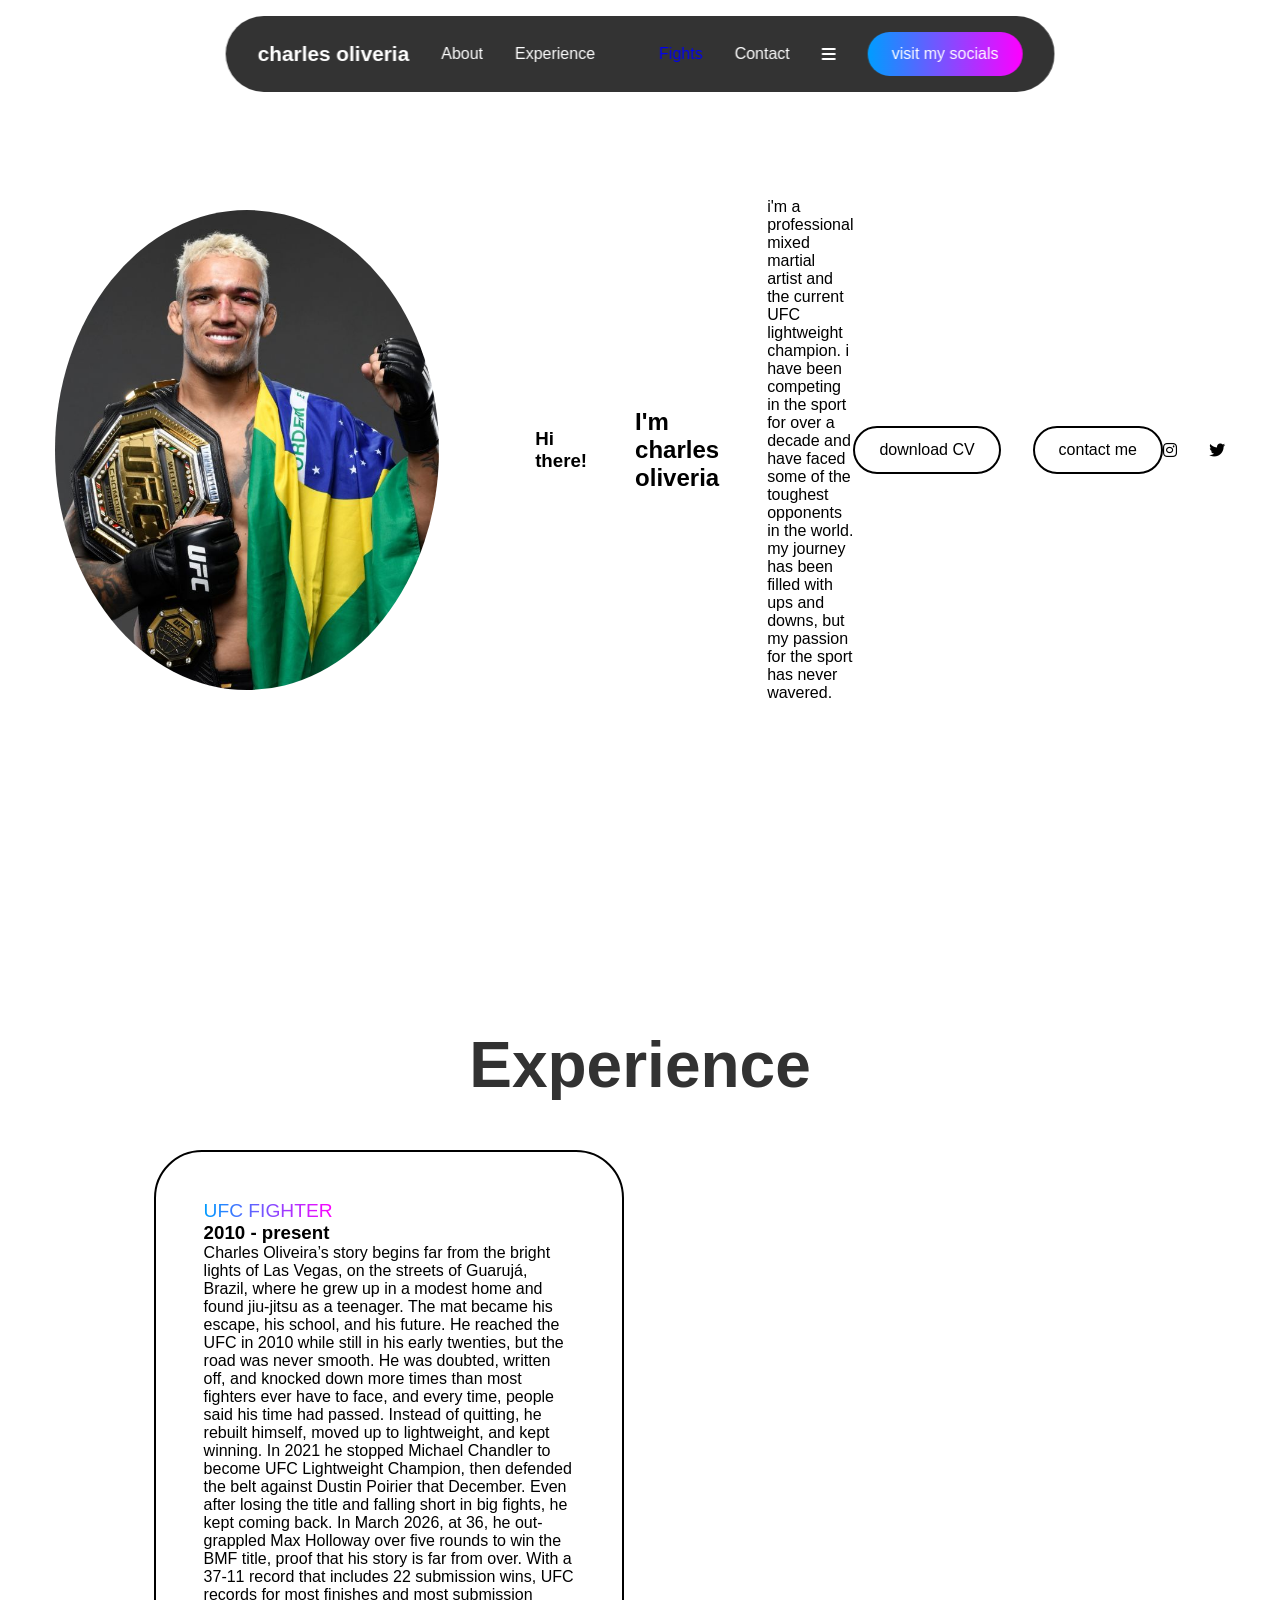
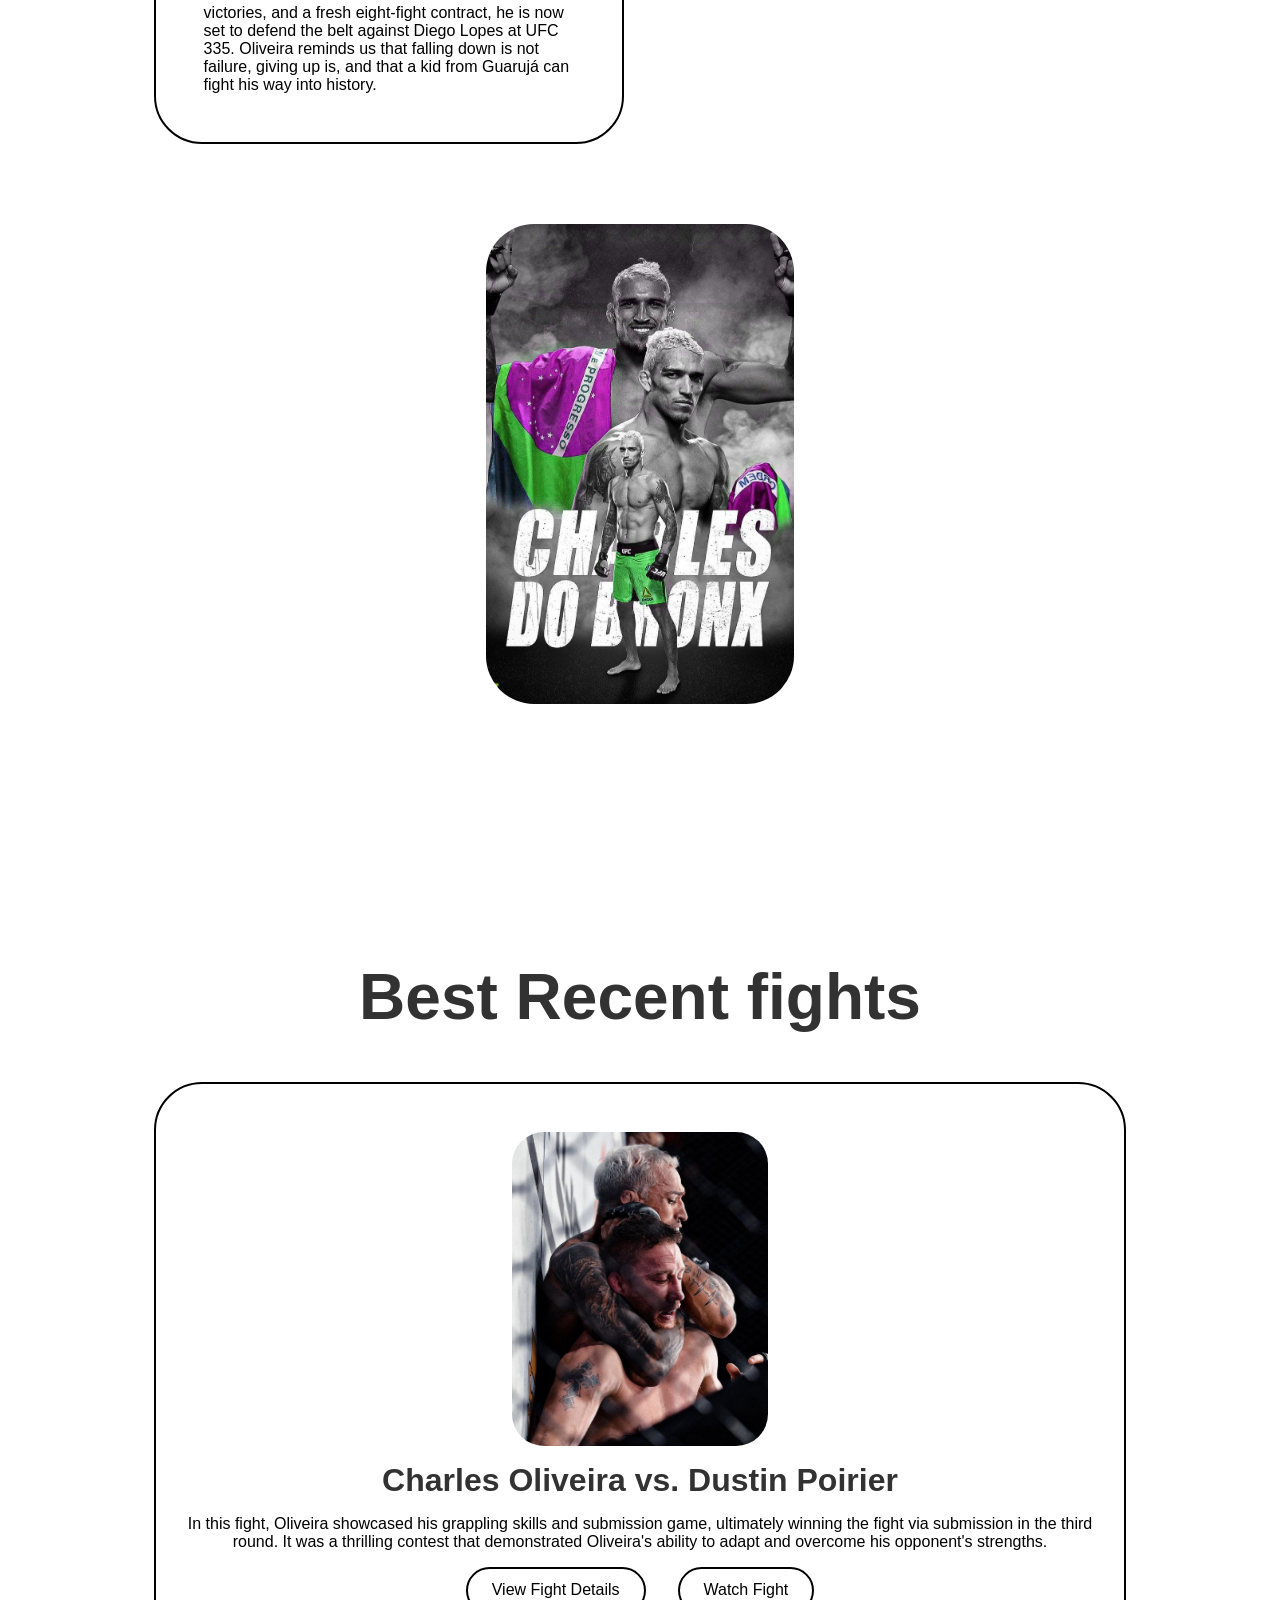
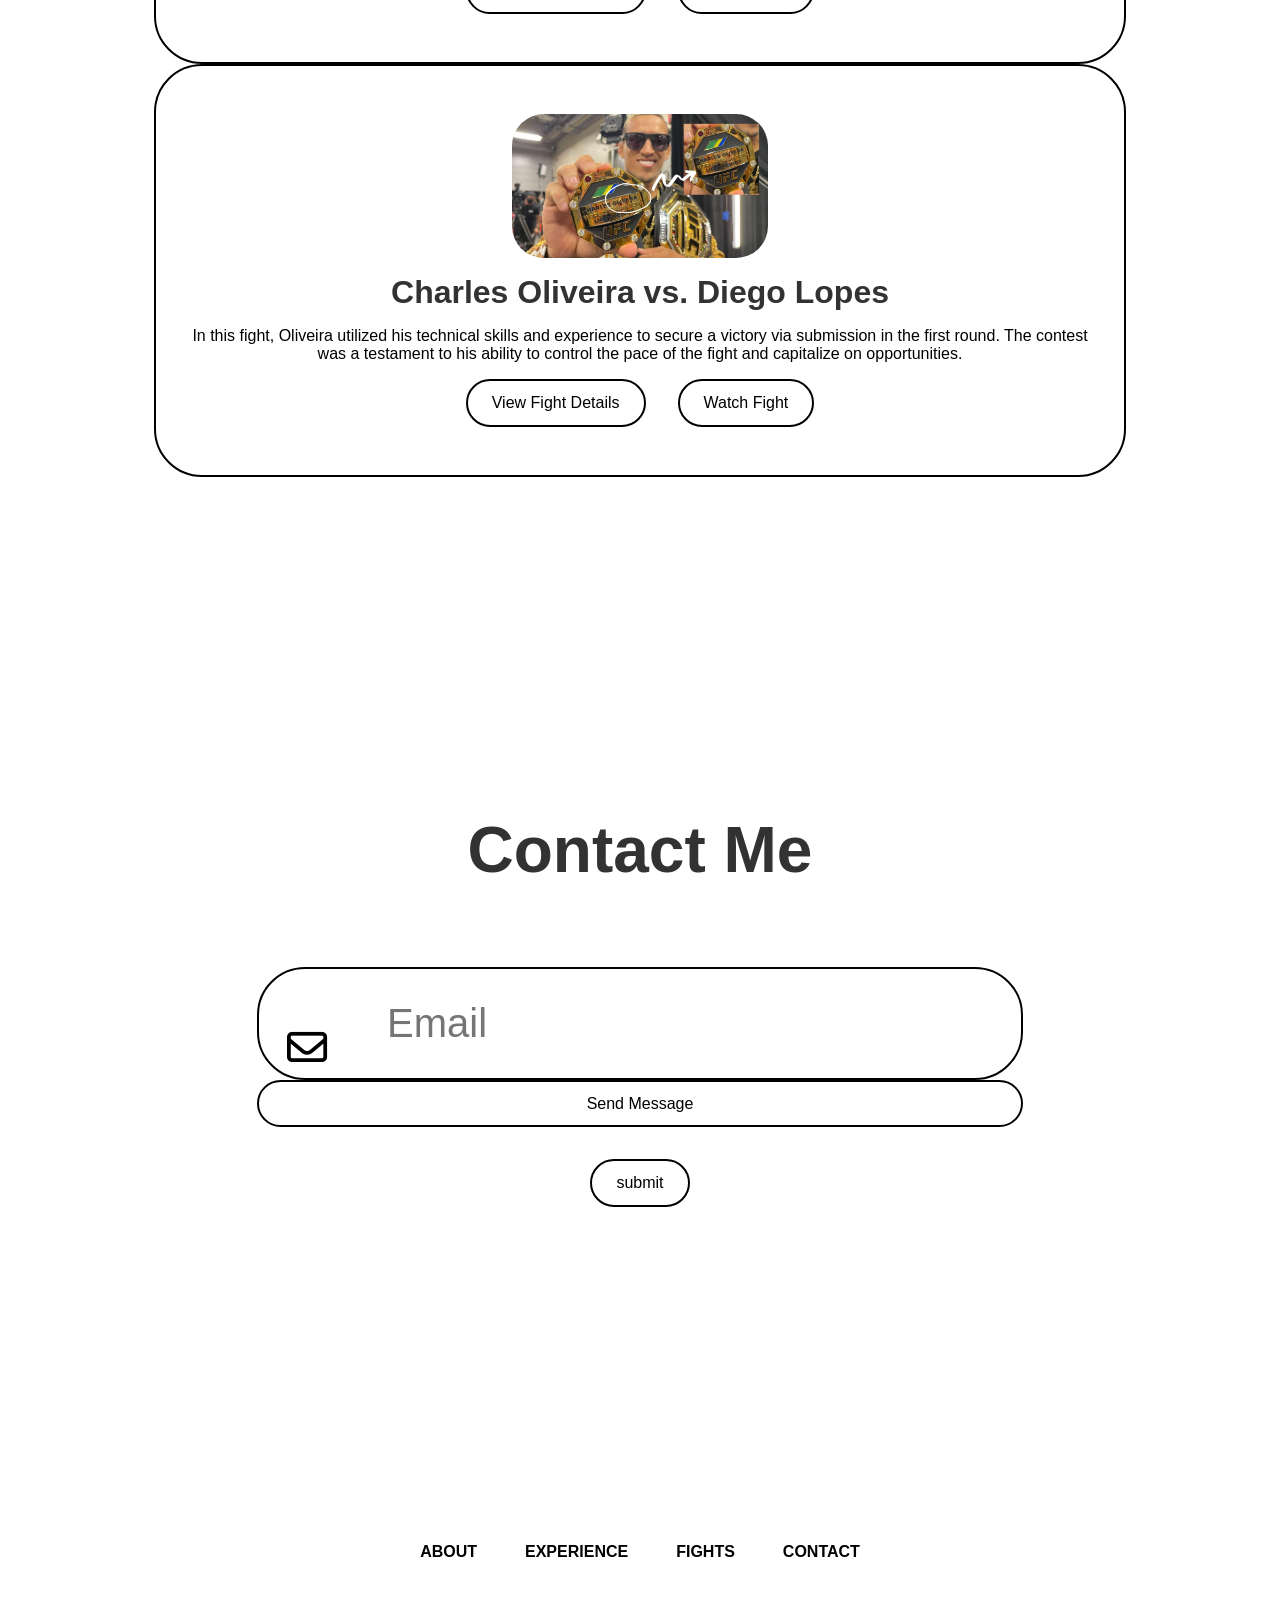
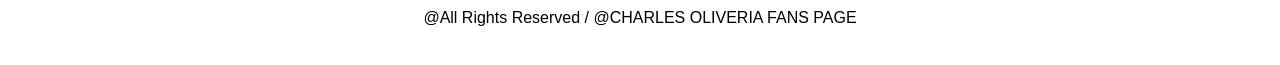
==== index.html @ fac2fd5b "Initial commit" ====
<!DOCTYPE html>
<html lang="en">
<head>
    <meta charset="UTF-8">
    <meta name="viewport" content="width=device-width, initial-scale=1.0">
    <title>portfolio website</title>
    <link rel="stylesheet" href="style.css">
    <link rel="stylesheet" href="https://cdnjs.cloudflare.com/ajax/libs/font-awesome/6.4.0/css/all.min.css">
</head>
<body>

    <header class="header">
        <a href="#" class="logo"><span>charles oliveria</span></a>

        <ul class="nav-links">
            <li>
                <a href="#about">About</a>
            </li>

            <li>
                <a href="#experience">Experience</a>
            </li>

            <li></li>
                <a href="#fights">Fights</a>
            </li>

            <li>
                <a href="#contact">Contact</a>
            </li>

        </ul>

        <i class="fa-solid fa-bars" id="menu icon"></i>

        <button class="visit-btn">visit my socials</button>
    </header>

    <section id="about" class="about">
        <div class="about-container">
            <img src="Charles-Oliveira-pfp.jpg" alt="Charles Oliveira">

            <div class="info-box">
                <div class="text"></div></div>
                    <h3>Hi there!</h3>
                    <h1>I'm charles oliveria</h1>
                    <span>i'm a professional mixed martial artist and the current UFC lightweight champion. i have been competing in the sport for over a decade and have faced some of the toughest opponents in the world. my journey has been filled with ups and downs, but my passion for the sport has never wavered.</span>
                </div>

                <div class="btn-group">
                    <div class="btn">download CV</div>
                    <div class="btn">contact me</div>
                </div>
                <div class="socials">
                    <i class="fa-brands fa-instagram"></i>
                    <i class="fa-brands fa-twitter"></i>
                </div>
            </div>
        </div>
            
    </section>

    <section id="experience" class="experience">
        
        <h2 class="section-title">Experience</h2>

        <div class="experience-info">
            
            <div class="grid">
                <div class="grid-card">
                    
                    <span>UFC FIGHTER</span>
                    <h3>2010 - present</h3>
                    <p>Charles Oliveira’s story begins far from the bright lights of Las Vegas, on the streets of Guarujá, Brazil, where he grew up in a modest home and found jiu-jitsu as a teenager. The mat became his escape, his school, and his future. He reached the UFC in 2010 while still in his early twenties, but the road was never smooth. He was doubted, written off, and knocked down more times than most fighters ever have to face, and every time, people said his time had passed. Instead of quitting, he rebuilt himself, moved up to lightweight, and kept winning. In 2021 he stopped Michael Chandler to become UFC Lightweight Champion, then defended the belt against Dustin Poirier that December. Even after losing the title and falling short in big fights, he kept coming back. In March 2026, at 36, he out-grappled Max Holloway over five rounds to win the BMF title, proof that his story is far from over. With a 37-11 record that includes 22 submission wins, UFC records for most finishes and most submission victories, and a fresh eight-fight contract, he is now set to defend the belt against Diego Lopes at UFC 335. Oliveira reminds us that falling down is not failure, giving up is, and that a kid from Guarujá can fight his way into history.</p>
                </div>

            </div>

            <img src="8639060.jpg" alt="Charles Oliveira fight">
        </div>
    </section>

        <section id="projects" class="projects">


            <h2 class="section-title"> Best Recent fights</h2>

            <div class="projects-grid">
              <div class="project-card">

                <img src="8639170.jpg" alt="Charles Oliveira fight 1">
                <h3>Charles Oliveira vs. Dustin Poirier</h3>
                <p>In this fight, Oliveira showcased his grappling skills and submission game, ultimately winning the fight via submission in the third round. It was a thrilling contest that demonstrated Oliveira's ability to adapt and overcome his opponent's strengths.</p>
                <div class="btn-group">
                    <div class="btn">View Fight Details</div>
                    <div class="btn">Watch Fight</div>
                </div>
              </div>
                </div>

              <div class="project-card">
                <img src="8639233.jpg" alt="Charles Oliveira fight 3">
                <h3>Charles Oliveira vs. Diego Lopes</h3>
                <p>In this fight, Oliveira utilized his technical skills and experience to secure a victory via submission in the first round. The contest was a testament to his ability to control the pace of the fight and capitalize on opportunities.</p>
                <div class="btn-group">
                    <div class="btn">View Fight Details</div>
                    <div class="btn">Watch Fight</div>
                </div>
              </div>
            </div>
        </section>

    <section id="contact" class="contact">
        <div class="input-box">
            <h2 class="section-title">Contact Me</h2>

            <div class="input">
                <input type="email" placeholder="Email">
                <i class="fa-regular fa-envelope"></i>
                <div class="btn">Send Message</div>
            </div>

            <div class="btn">submit</div>
        </div>
    </section>


    <footer>


        <ul>

            <li>

                <a href="#about">ABOUT</a>
            </li>

            <li>
                <a href="#experience">EXPERIENCE</a>
            </li>
            <li>
                <a href="#fights">FIGHTS</a>
            </li>
            <li>
                <a href="#contact">CONTACT</a>
            </li>
        </ul>




        <p class="copyright">@All Rights Reserved / @CHARLES OLIVERIA FANS PAGE</p>
    </footer>

    <script src="script.js"></script>
    
</body>
</html>
---- style.css ----
*{
    margin: 0;
    padding: 0;
    box-sizing: border-box;
    font-family: sans-serif;
    text-decoration: none;
    scroll-behavior: smooth;
    list-style: none;
}

header{
    position: fixed;
    top: 1rem;
    left: 50%;
    transform: translateX(-50%);
    display: flex;
    align-items: center;
    justify-content: center;
    gap: 5rem;
    background-color: rgba(0, 0, 0, 0.8);
    backdrop-filter: blur(8px);
    color: white;
    padding: 0.5rem 1.5rem;
    border-radius: 3rem;
    z-index: 1000;
}
.logo{
    color: white;
    font-size: 1.3rem;
    font-weight: 600;
    text-wrap: nowrap;
    transition: 0.3s ease-in-out;
}
.logo:hover{
    transform: scale(1.1);
}
.nav-links{
    display: flex;
    gap: 2rem;
}
li a{
    position: relative;
    color: white;
    font-weight: 300;

}
li a::before{
    position: absolute;
    content: '';
    width: 0;
    left: 0;
    height: 5px;
    top: 25px;
    border-radius: 1rem;
    transition: 0.3s ease-in-out;
    background: linear-gradient(to right,rgb(0, 157, 255),rgb(255, 0, 255));

}
li a:hover::before{
    width: 100%;

}
.visit-btn{
    padding: 0.8rem 1.5rem;
    background: linear-gradient(to right,rgb(0, 157, 255),rgb(255, 0, 255));
    border-radius: 3rem;
    border: none;
    color: white;
    font-weight: 500;
    font-size: 1rem;
    color: white;
    cursor: pointer;
    text-wrap: nowrap;
    transition: 0.3s ease-in-out;
}
.visit-btn:hover{
    transform: scale(1.03);
    background: linear-gradient(to right,rgb(255, 0, 255),rgb(0, 157, 255));
}
#menu-icon{
    font-size: 2rem;
    display: none;
}

section{
    min-height: 100vh;
    padding: 8rem 12%;
    width: 100%;
    position: relative;

}

.about{
    display: flex;
    align-items: center;
    justify-content: center;
}
.about .about-container{
    display: flex;
    align-items: center;
    justify-content: center;
    gap: 10rem;   
}
.about img{
    width: 30vw;
    height: 30rem;
    border-radius: 50%;
    object-fit: cover;
}
.info-box{
    display: flex;
    flex-direction: column;
    text-align: center;
    align-items: center;
    justify-content: center;
    gap: 1.5rem;
}

.info-box h3{
    font-size: 2rem;
    font-weight: 600;
    opacity: 0.8;
}

.info-box h1{
    font-size: 4rem;
    font-weight: 600;
    opacity: 0.8;
}

.info-box span{
  background: linear-gradient(to right,rgb(255, 0, 255),rgb(0, 157, 255));
  background-clip: text;
  color: transparent;
  font-size: 2rem;
}

.btn-group{
    display: flex;
    align-items: center;
    justify-content: center;
    gap: 2rem;
}

.btn{
    padding: 0.8rem 1.5rem;
    border-radius: 3rem;
    border: 2px solid black;
    font-weight: 500;
    font-size: 1rem;
    cursor: pointer;
    text-wrap: nowrap;
    transition: 0.3s ease-in-out;
}


.btn:hover{
    transform: scale(1.03);
    background-color:  black;
    color: white;
}

.socials{
    display: flex;
    align-items: center;
    justify-content: center;
    gap: 2rem;
}

socials i{
    font-size: 1.5rem;
    cursor: pointer;
    transition: 0.3s ease-in-out;
}

socials i:hover{
    transform: scale(1.2);
    color: rgb(0, 157, 255);
}

.section-title{
    text-align: center;
    font-size: 4rem;
    font-weight: 600;
    opacity: 0.8;
    margin-bottom: 3rem;
}

.experience-info{
    display: flex;
    align-items: center;
    justify-content: center;
    gap: 5rem;
}

.experience img{
    width: 24vw;
    height: 30rem;
    border-radius: 3rem;
    object-fit: cover;
}

.grid{
    display: grid;
    grid-template-columns: repeat(2,1fr);
    gap: 2rem;
    place-items: center;
}

.grid-card{
    border :2px solid black;
    border-radius: 3rem;
    padding: 3rem;
    display: flex;
    flex-direction: column;
    align-items: baseline;
    justify-content: left;
    cursor: pointer;
    transition: 0.3s ease-in-out;
}

.grid-card:hover{
    transform: scale(1.03);
    background-color: black;
    color: white;
}

.grid-card i{
    font-size: 2rem;
    margin-bottom: 1rem;
}

.grid-card span{
    font-size: 1.2rem;
    font-weight: 500;
    background: linear-gradient(to right, #009dff, #ff00ff);
    background-clip: text;
    color: transparent;
}

::-webkit-scrollbar{
    width: 20px;
}

::-webkit-scrollbar-track{
    background-color: rgb(219,219,219);

}

scrollbar-thumb{
    background: linear-gradient(to bottom, #009dff, #ff00ff);
}

experience-card{
    margin-left: auto;
    margin-right: auto;

    display: flex;
    margin-inline:auto;
}

.experience-section{
    display: grid;
    place-items: center;
}

.ufc-fighter-card{
    max-width: 500px;
    margin: 0 auto;
}
/* Target the black card specifically */
.experience-card,          /* change to the real class name */
.ufc-fighter, 
[class*="fighter"],
.black-card {
  display: block !important;
  width: fit-content;      /* or a fixed width like 420px */
  max-width: 90%;
  margin-left: auto !important;
  margin-right: auto !important;
  float: none !important;
  position: relative !important;
  left: auto !important;
  right: auto !important;
}

.parent-of-card-and-image {
  display: flex;
  justify-content: center;   /* or flex-start if you want image to stay */
}

.black-card {
  margin: 0 auto;
  /* or */
  align-self: center;
}

.projects-grid{
    display: grid;
    grid-template-columns: repeat(auto-fit, minmax(300px, 1fr));
    gap: 2rem;
}

.project-card{
    border: 2px solid black;
    border-radius: 3rem;
    padding: 3rem 2rem;
    display: flex;
    flex-direction: column;
    align-items: center;
    justify-content: center;
    gap: 1rem;
    cursor: pointer;
    transition: 0.3s ease-in-out;
    text-align: center;
}

.project-card:hover{
    transform: translateY(-10px) scale(1.03);
    background-color: black;
    color: white;
}

.project-card img{
    width: 20vw;
    object-fit: cover;
    border-radius: 2rem;
}

.project-card :hover .btn{
    border : 2px solid white;
    color: white;
}

.project-card:hover .btn:hover{
    background-color: white;
    color: black;
    border: 2px solid white;
}

.project-card h3{
    font-size: 2rem;
    font-weight: 600;
    opacity: 0.8;
}


.input-box{
    display: flex;
    flex-direction: column;
    align-items: center;
    justify-content: center;
    text-align: center;
    gap: 2rem;
    margin-top: 5rem;

}


.input-box input{
    border-radius: 3rem;
    border: 2px solid black;
    padding: 2rem 8rem;
    font-size: 2rem;

}

.input-box input::placeholder{
    font-size: 3rem;

}


.input{
    position: relative;
}



.input i{
    position: absolute;
    font-size: 4rem;
    top: 50%;
    left: 10px;
    transform: translate(50%,-50%);
}



footer{
    bottom: 0;
    left: 0;
    height: 10rem;
    width: 100%;
    display: flex;
    flex-direction: column;
    gap: 1rem;
    align-items: center;
    justify-content: center;

}

footer ul{
    display: flex;
    align-items: center;
    gap: 3rem;
}



footer ul li a{
    color: black;
    font-weight: 600;

}



.copyright{
    font-size: 300;
    margin-top: 2rem;
}



@media(max-width:1280px){

        header{
        padding: 1rem 2rem;
        gap: 2rem;

    }

    .about .about-container{

        gap: 3rem;
    }

    .experience-info{
        flex-direction: column;

    }
    .input-box input{

        padding: 2rem,5rem;
        font-size: 2.5rem;

    }
     .input input::placeholder{
        font-size: 2.5rem;
     } .input-box i{
        font-size: 2.5rem;
     }

}

@media(max-width:768px){R

    header{
        gap: 1rem;
        padding:1rem 1rem;
    }
    header .logo{
        font-size: 1rem;
    }
    header .visit-btn{

        display: none;

    }
    .about-container{
        flex-direction: column;
    }
    .input-box input{

        padding: 1rem,2rem;
        font-size: 1.8rem;
    }

    .input-box innput::placeholder{
        font-size: 1.5rem;
    }

    .input-box i{
        display: none;
    }

    .grid{
        grid-template-columns: repeat(1,1fr);
    }
    .experience-info img{
        width: 70vw;
    }

    


}


@media(max-width:600px){
    header#menu icon{
        display: block;
    }

    .nav-links{
        position: absolute;
        top: 100%;
        margin-top: 1rem;
        width:100%;
        padding: 1rem;
        color:white;
        display: flex;
        flex-direction: column;
        text-align: center;
        background: rgba(0, 0, 0, 0.9);
        border-radius: 3rem;
        display: none;


    }

    .nav-links li{
        margin-top: 1.5rem;
        padding: 1rem;

    }
    .nav-links.active{

        display: block;

    }

    header{
        padding: 1rem 5rem;
        gap:  8rem;

    }

    header .logo{
        font-size: 1.5rem;

    }

    .about-container img{
        width: 80vw;
    }

    .input-box input{
        padding: 0 5rem 3rem;
        width: 80%; 
        font-size: 1.5rem;


    }

    .input-box input::placeholder{
        font-size:1.5rem;
    }

    footer ul{
        gap:1rem;
    }


}
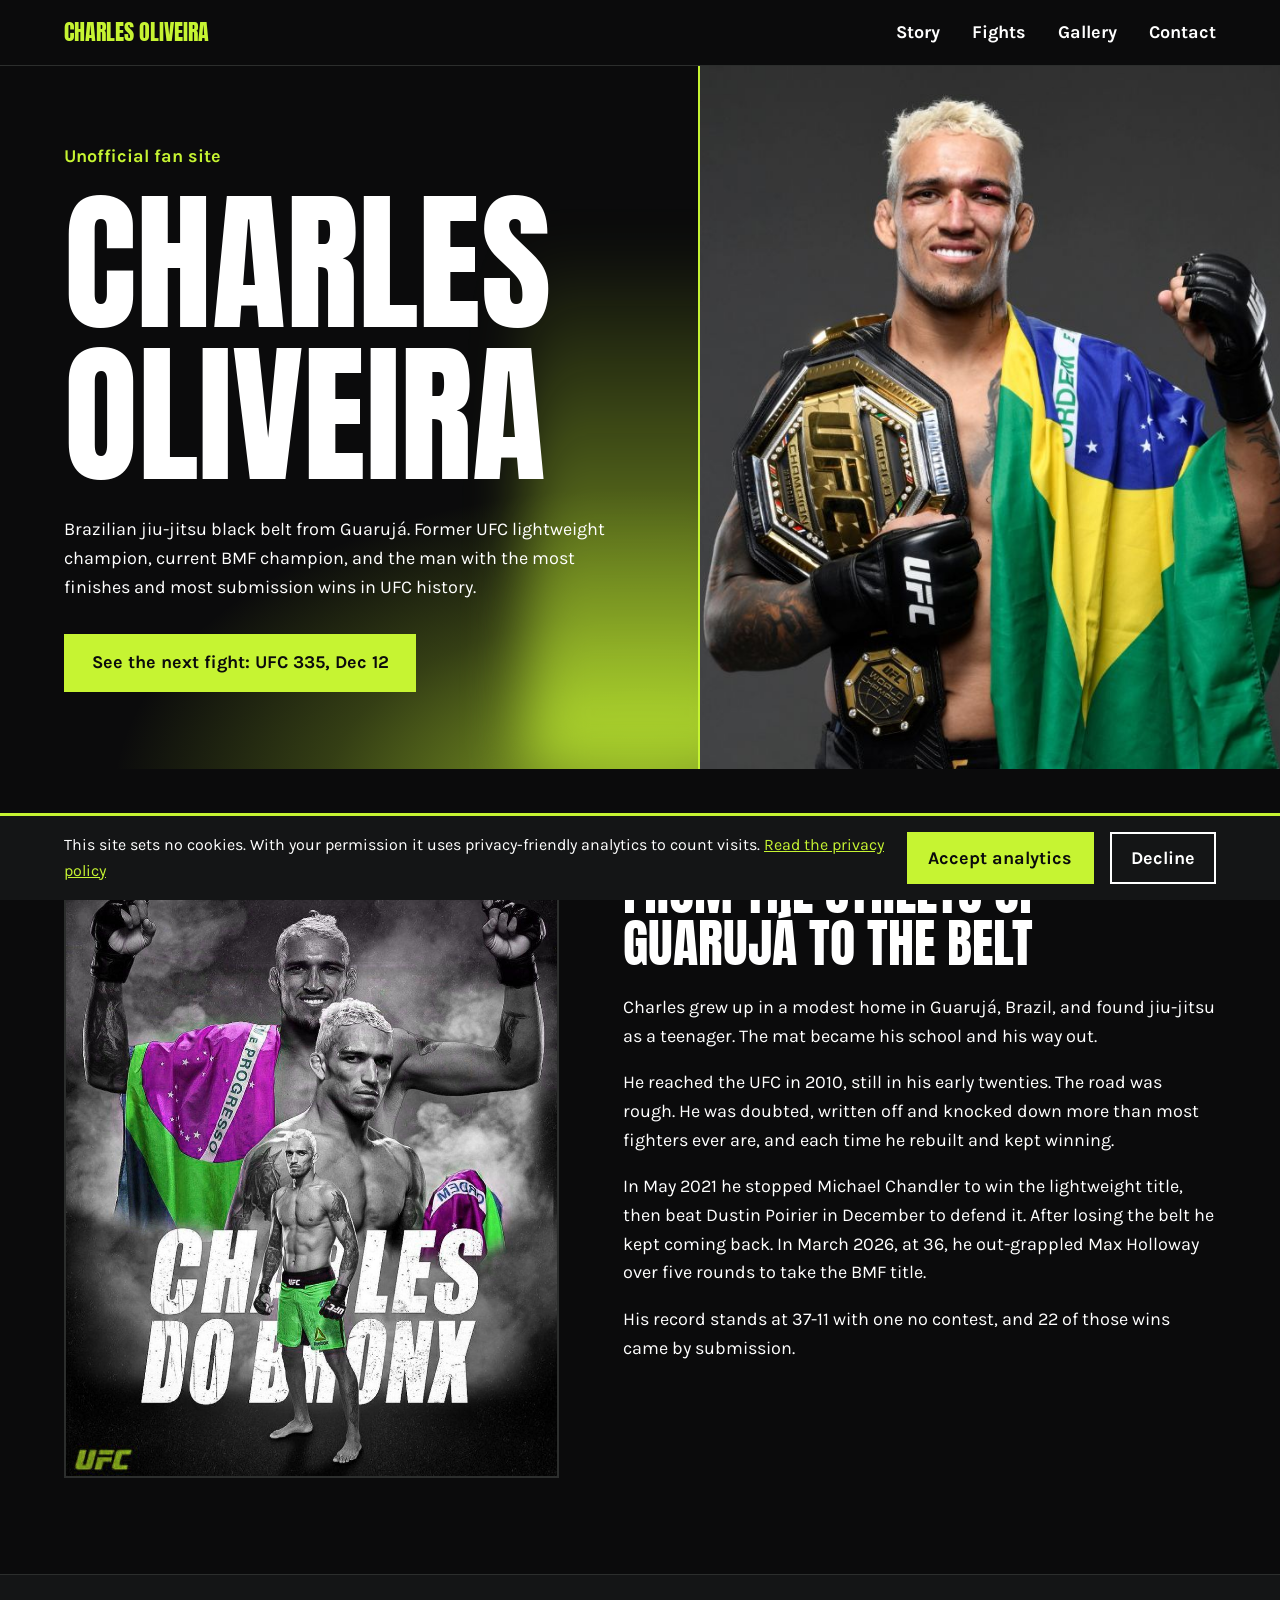
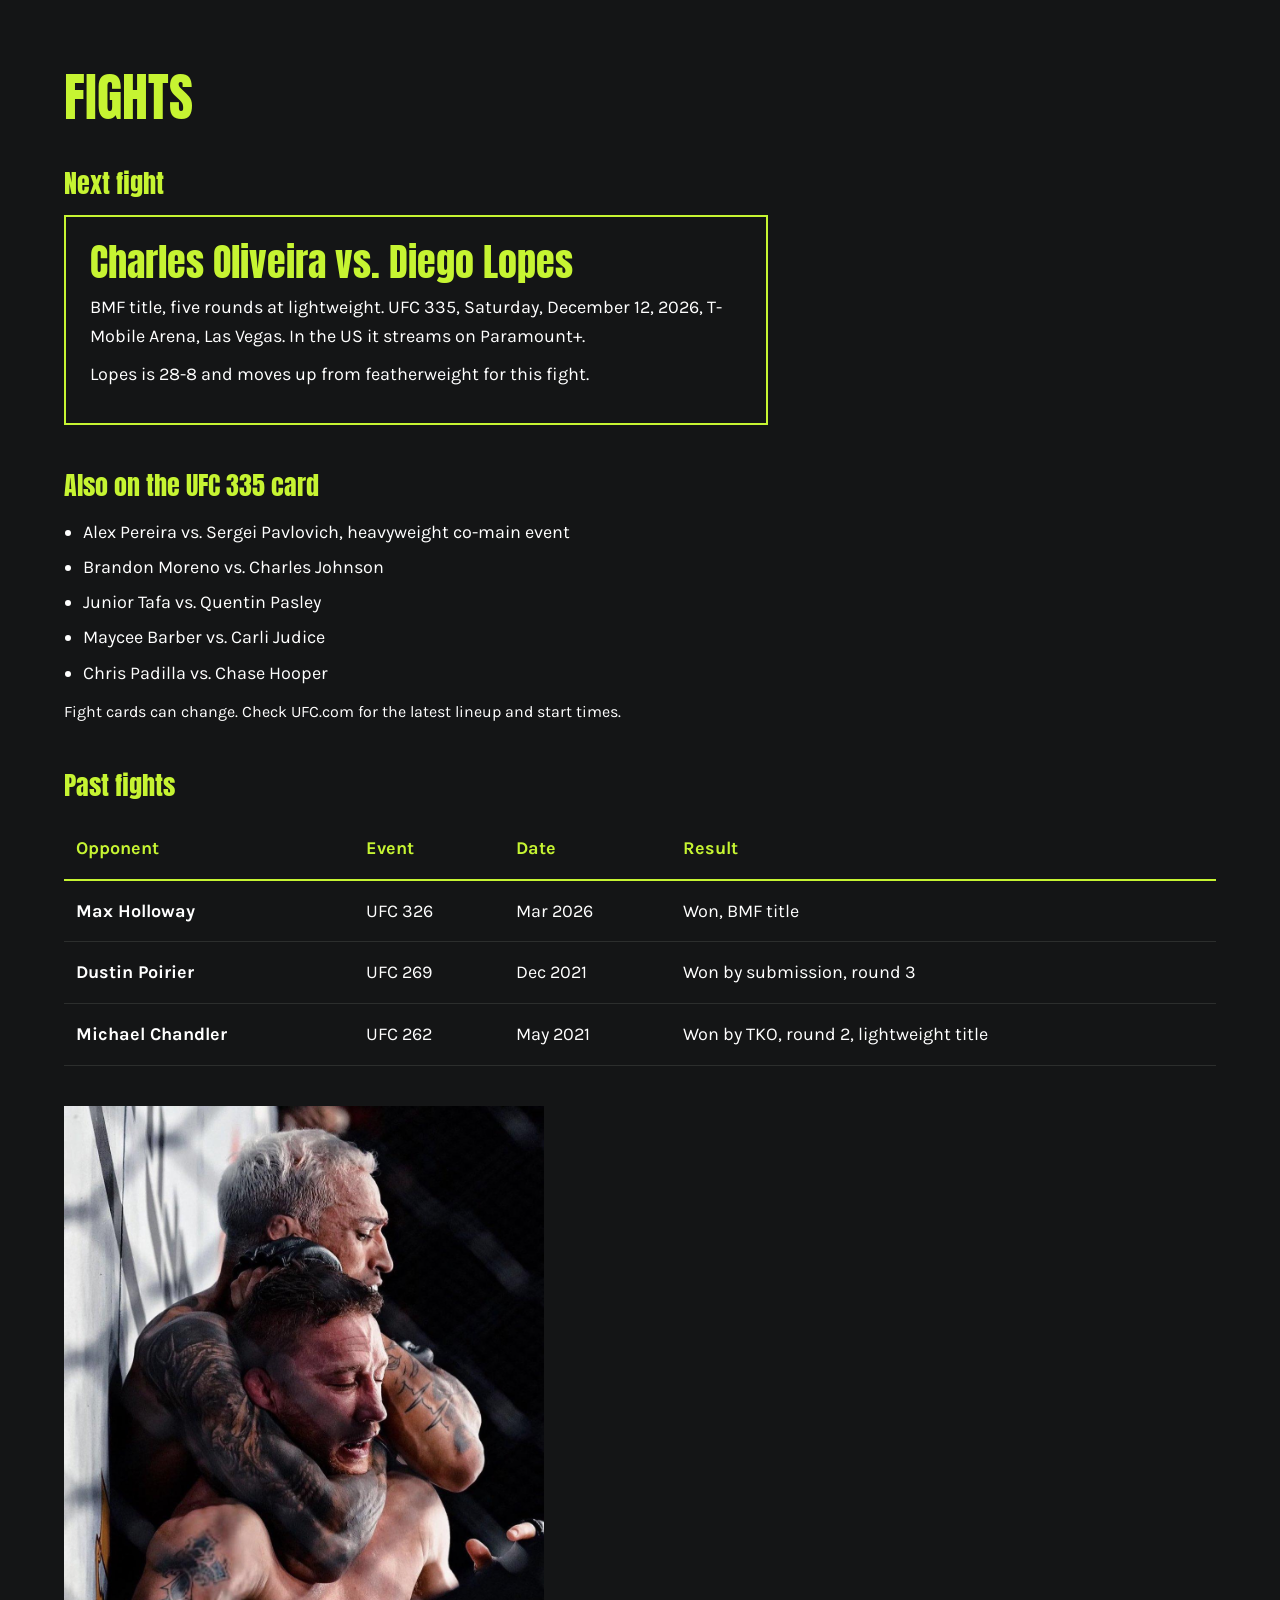
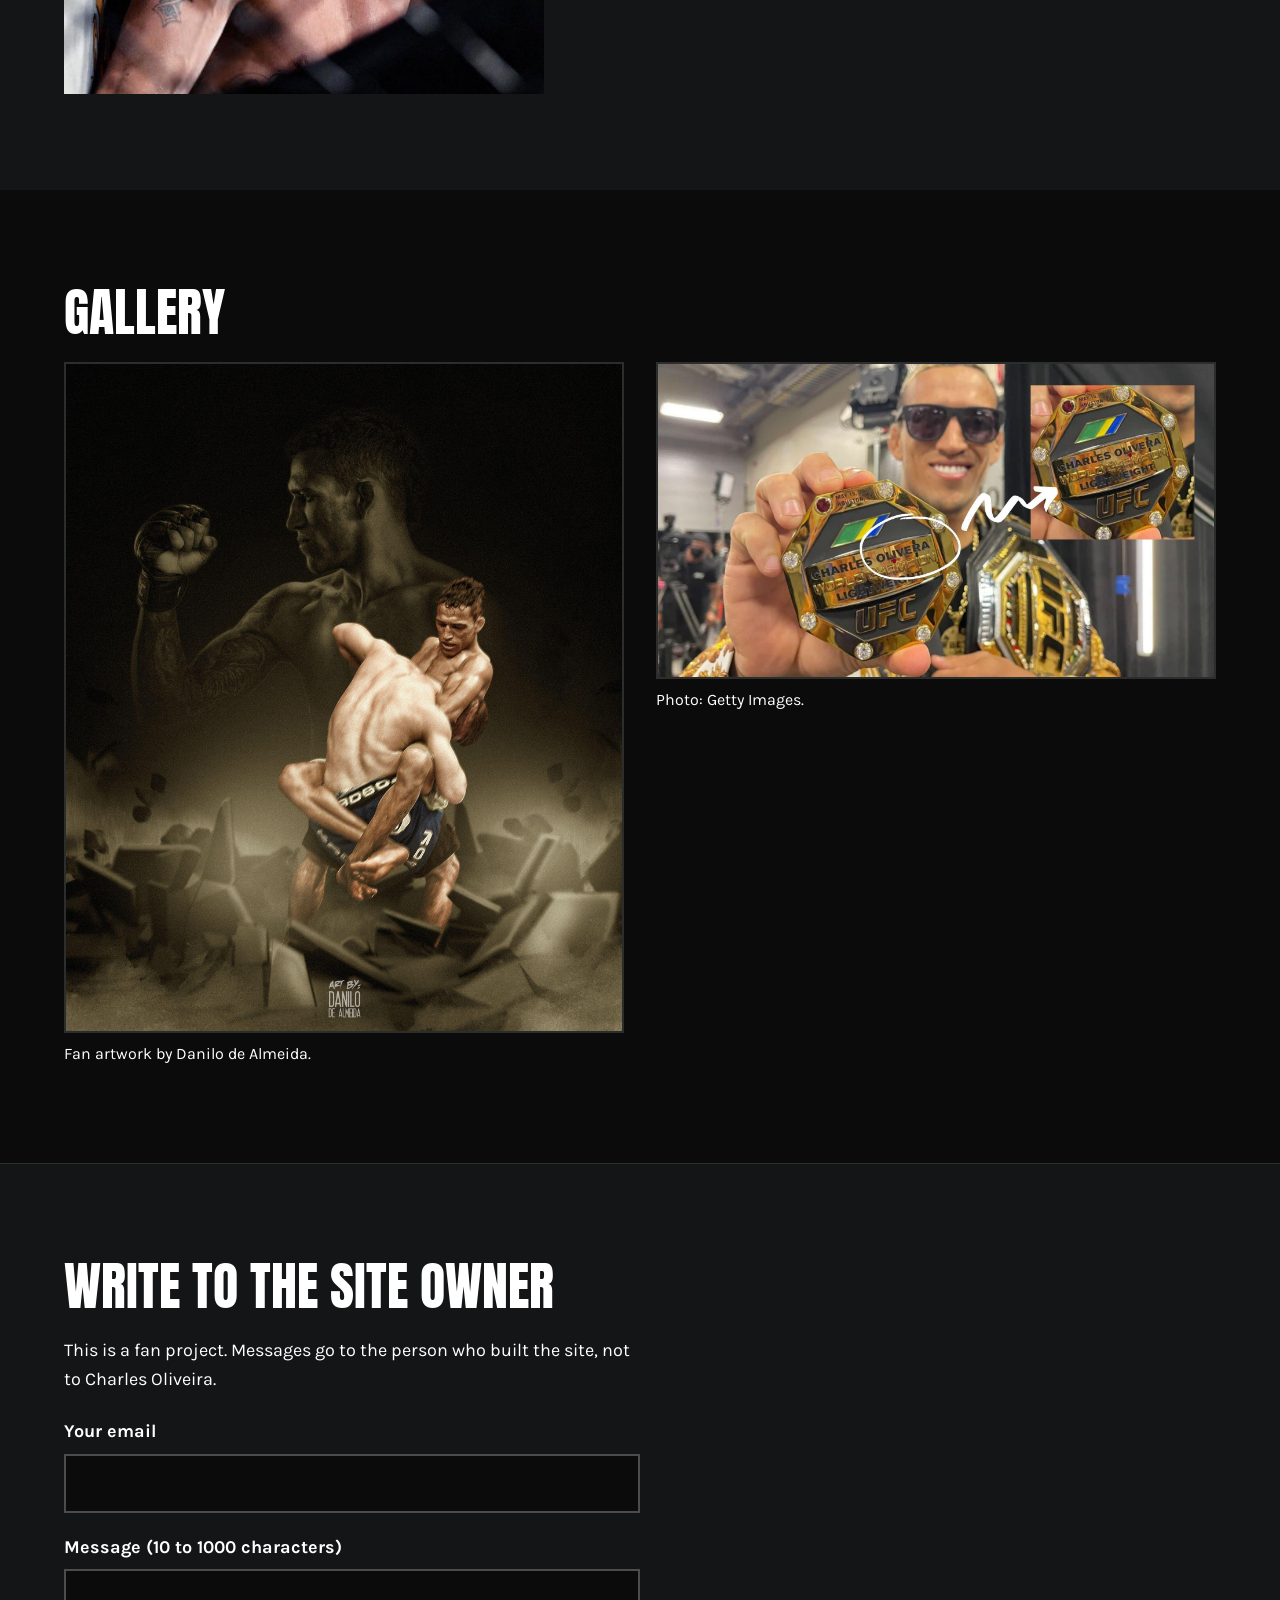
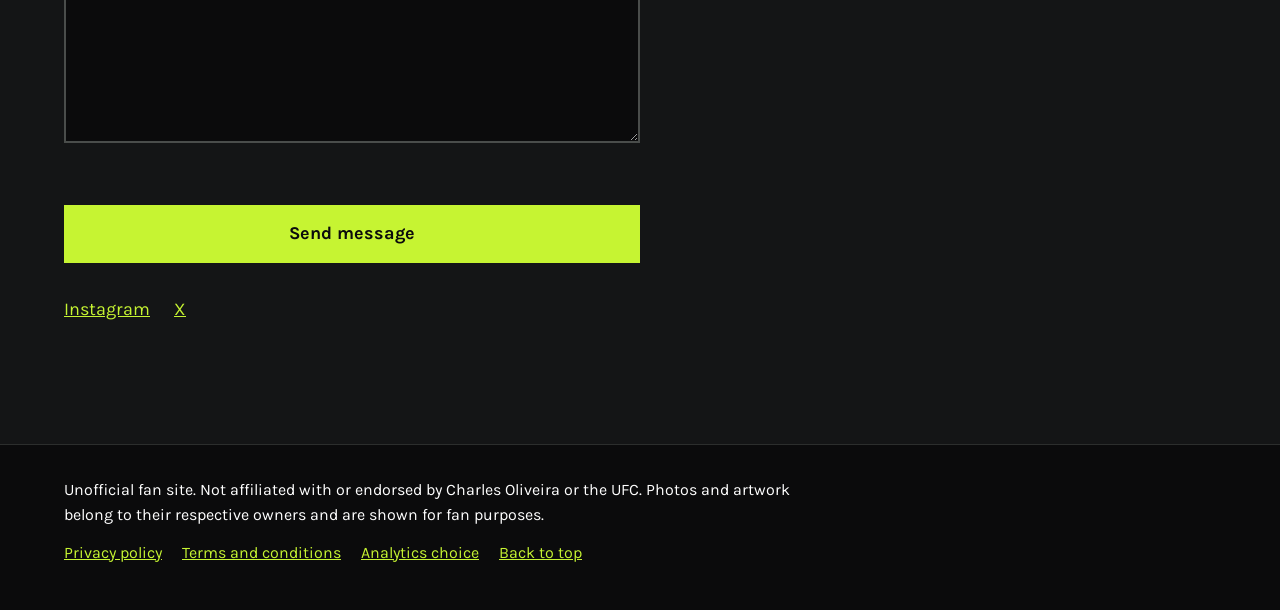
==== commit 3add73cc: "Add files via upload" ====
--- a/index.html
+++ b/index.html
@@ -1,158 +1,143 @@
-<!DOCTYPE html>
-<html lang="en">
-<head>
-    <meta charset="UTF-8">
-    <meta name="viewport" content="width=device-width, initial-scale=1.0">
-    <title>portfolio website</title>
-    <link rel="stylesheet" href="style.css">
-    <link rel="stylesheet" href="https://cdnjs.cloudflare.com/ajax/libs/font-awesome/6.4.0/css/all.min.css">
-</head>
-<body>
-
-    <header class="header">
-        <a href="#" class="logo"><span>charles oliveria</span></a>
-
-        <ul class="nav-links">
-            <li>
-                <a href="#about">About</a>
-            </li>
-
-            <li>
-                <a href="#experience">Experience</a>
-            </li>
-
-            <li></li>
-                <a href="#fights">Fights</a>
-            </li>
-
-            <li>
-                <a href="#contact">Contact</a>
-            </li>
-
-        </ul>
-
-        <i class="fa-solid fa-bars" id="menu icon"></i>
-
-        <button class="visit-btn">visit my socials</button>
-    </header>
-
-    <section id="about" class="about">
-        <div class="about-container">
-            <img src="Charles-Oliveira-pfp.jpg" alt="Charles Oliveira">
-
-            <div class="info-box">
-                <div class="text"></div></div>
-                    <h3>Hi there!</h3>
-                    <h1>I'm charles oliveria</h1>
-                    <span>i'm a professional mixed martial artist and the current UFC lightweight champion. i have been competing in the sport for over a decade and have faced some of the toughest opponents in the world. my journey has been filled with ups and downs, but my passion for the sport has never wavered.</span>
-                </div>
-
-                <div class="btn-group">
-                    <div class="btn">download CV</div>
-                    <div class="btn">contact me</div>
-                </div>
-                <div class="socials">
-                    <i class="fa-brands fa-instagram"></i>
-                    <i class="fa-brands fa-twitter"></i>
-                </div>
-            </div>
-        </div>
-            
-    </section>
-
-    <section id="experience" class="experience">
-        
-        <h2 class="section-title">Experience</h2>
-
-        <div class="experience-info">
-            
-            <div class="grid">
-                <div class="grid-card">
-                    
-                    <span>UFC FIGHTER</span>
-                    <h3>2010 - present</h3>
-                    <p>Charles Oliveira’s story begins far from the bright lights of Las Vegas, on the streets of Guarujá, Brazil, where he grew up in a modest home and found jiu-jitsu as a teenager. The mat became his escape, his school, and his future. He reached the UFC in 2010 while still in his early twenties, but the road was never smooth. He was doubted, written off, and knocked down more times than most fighters ever have to face, and every time, people said his time had passed. Instead of quitting, he rebuilt himself, moved up to lightweight, and kept winning. In 2021 he stopped Michael Chandler to become UFC Lightweight Champion, then defended the belt against Dustin Poirier that December. Even after losing the title and falling short in big fights, he kept coming back. In March 2026, at 36, he out-grappled Max Holloway over five rounds to win the BMF title, proof that his story is far from over. With a 37-11 record that includes 22 submission wins, UFC records for most finishes and most submission victories, and a fresh eight-fight contract, he is now set to defend the belt against Diego Lopes at UFC 335. Oliveira reminds us that falling down is not failure, giving up is, and that a kid from Guarujá can fight his way into history.</p>
-                </div>
-
-            </div>
-
-            <img src="8639060.jpg" alt="Charles Oliveira fight">
-        </div>
-    </section>
-
-        <section id="projects" class="projects">
-
-
-            <h2 class="section-title"> Best Recent fights</h2>
-
-            <div class="projects-grid">
-              <div class="project-card">
-
-                <img src="8639170.jpg" alt="Charles Oliveira fight 1">
-                <h3>Charles Oliveira vs. Dustin Poirier</h3>
-                <p>In this fight, Oliveira showcased his grappling skills and submission game, ultimately winning the fight via submission in the third round. It was a thrilling contest that demonstrated Oliveira's ability to adapt and overcome his opponent's strengths.</p>
-                <div class="btn-group">
-                    <div class="btn">View Fight Details</div>
-                    <div class="btn">Watch Fight</div>
-                </div>
-              </div>
-                </div>
-
-              <div class="project-card">
-                <img src="8639233.jpg" alt="Charles Oliveira fight 3">
-                <h3>Charles Oliveira vs. Diego Lopes</h3>
-                <p>In this fight, Oliveira utilized his technical skills and experience to secure a victory via submission in the first round. The contest was a testament to his ability to control the pace of the fight and capitalize on opportunities.</p>
-                <div class="btn-group">
-                    <div class="btn">View Fight Details</div>
-                    <div class="btn">Watch Fight</div>
-                </div>
-              </div>
-            </div>
-        </section>
-
-    <section id="contact" class="contact">
-        <div class="input-box">
-            <h2 class="section-title">Contact Me</h2>
-
-            <div class="input">
-                <input type="email" placeholder="Email">
-                <i class="fa-regular fa-envelope"></i>
-                <div class="btn">Send Message</div>
-            </div>
-
-            <div class="btn">submit</div>
-        </div>
-    </section>
-
-
-    <footer>
-
-
-        <ul>
-
-            <li>
-
-                <a href="#about">ABOUT</a>
-            </li>
-
-            <li>
-                <a href="#experience">EXPERIENCE</a>
-            </li>
-            <li>
-                <a href="#fights">FIGHTS</a>
-            </li>
-            <li>
-                <a href="#contact">CONTACT</a>
-            </li>
-        </ul>
-
-
-
-
-        <p class="copyright">@All Rights Reserved / @CHARLES OLIVERIA FANS PAGE</p>
-    </footer>
-
-    <script src="script.js"></script>
-    
-</body>
-</html>
+<!DOCTYPE html>
+<html lang="en">
+<head>
+  <meta charset="UTF-8">
+  <meta name="viewport" content="width=device-width, initial-scale=1">
+  <title>Charles Oliveira Fan Site | Fights, Story and Next Fight</title>
+  <meta name="description" content="Unofficial fan site for UFC fighter Charles Oliveira: his story, recent fights, photos and the BMF title fight against Diego Lopes at UFC 335.">
+  <link rel="canonical" href="https://yatinashok10-cloud.github.io/A-FAN-MADE-WEBSITE-FOR-CHARLES-OLIVERIA/">
+  <meta property="og:type" content="website">
+  <meta property="og:title" content="Charles Oliveira Fan Site">
+  <meta property="og:description" content="His story, recent fights and the BMF title fight at UFC 335.">
+  <meta property="og:url" content="https://yatinashok10-cloud.github.io/A-FAN-MADE-WEBSITE-FOR-CHARLES-OLIVERIA/">
+  <meta property="og:image" content="https://yatinashok10-cloud.github.io/A-FAN-MADE-WEBSITE-FOR-CHARLES-OLIVERIA/og-image.png">
+  <meta name="twitter:card" content="summary_large_image">
+  <link rel="icon" href="favicon.svg" type="image/svg+xml">
+  <meta name="referrer" content="strict-origin-when-cross-origin">
+  <link rel="preconnect" href="https://fonts.googleapis.com">
+  <link rel="preconnect" href="https://fonts.gstatic.com" crossorigin>
+  <link rel="stylesheet" href="https://fonts.googleapis.com/css2?family=Anton&family=Karla:wght@400;700&display=swap">
+  <link rel="stylesheet" href="style.css">
+</head>
+<body data-goatcounter="https://YOURCODE.goatcounter.com/count">
+
+<header class="site-header">
+  <a class="brand" href="#about">Charles Oliveira</a>
+  <button class="menu-btn" id="menu-btn" aria-expanded="false" aria-controls="nav">Menu</button>
+  <nav id="nav" class="nav">
+    <a href="#story">Story</a>
+    <a href="#fights">Fights</a>
+    <a href="#gallery">Gallery</a>
+    <a href="#contact">Contact</a>
+  </nav>
+</header>
+
+<main>
+  <section id="about" class="hero">
+    <div class="hero-text">
+      <p class="kicker">Unofficial fan site</p>
+      <h1>Charles<br>Oliveira</h1>
+      <p class="lead">Brazilian jiu-jitsu black belt from Guaruj&aacute;. Former UFC lightweight champion, current BMF champion, and the man with the most finishes and most submission wins in UFC history.</p>
+      <p><a class="btn" href="#fights">See the next fight: UFC 335, Dec 12</a></p>
+    </div>
+    <div class="hero-photo">
+      <img src="Charles-Oliveira-pfp.jpg" alt="Charles Oliveira holding the UFC lightweight belt and wearing the Brazilian flag" width="800" height="800">
+    </div>
+  </section>
+
+  <section id="story" class="story">
+    <div class="story-img">
+      <img src="8639060.jpg" alt="Poster artwork reading Charles do Bronx, with Oliveira holding up two fingers and wearing a Brazilian flag" width="967" height="1200" loading="lazy">
+    </div>
+    <div class="story-text">
+      <h2>From the streets of Guaruj&aacute; to the belt</h2>
+      <p>Charles grew up in a modest home in Guaruj&aacute;, Brazil, and found jiu-jitsu as a teenager. The mat became his school and his way out.</p>
+      <p>He reached the UFC in 2010, still in his early twenties. The road was rough. He was doubted, written off and knocked down more than most fighters ever are, and each time he rebuilt and kept winning.</p>
+      <p>In May 2021 he stopped Michael Chandler to win the lightweight title, then beat Dustin Poirier in December to defend it. After losing the belt he kept coming back. In March 2026, at 36, he out-grappled Max Holloway over five rounds to take the BMF title.</p>
+      <p>His record stands at 37-11 with one no contest, and 22 of those wins came by submission.</p>
+    </div>
+  </section>
+
+  <section id="fights" class="fights">
+    <h2>Fights</h2>
+
+    <h3>Next fight</h3>
+    <div class="next-fight">
+      <p class="matchup">Charles Oliveira vs. Diego Lopes</p>
+      <p>BMF title, five rounds at lightweight. UFC 335, Saturday, December 12, 2026, T-Mobile Arena, Las Vegas. In the US it streams on Paramount+.</p>
+      <p>Lopes is 28-8 and moves up from featherweight for this fight.</p>
+    </div>
+
+    <h3>Also on the UFC 335 card</h3>
+    <ul class="card-list">
+      <li>Alex Pereira vs. Sergei Pavlovich, heavyweight co-main event</li>
+      <li>Brandon Moreno vs. Charles Johnson</li>
+      <li>Junior Tafa vs. Quentin Pasley</li>
+      <li>Maycee Barber vs. Carli Judice</li>
+      <li>Chris Padilla vs. Chase Hooper</li>
+    </ul>
+    <p class="note">Fight cards can change. Check UFC.com for the latest lineup and start times.</p>
+
+    <h3>Past fights</h3>
+    <table>
+      <caption class="sr">Recent fights</caption>
+      <thead>
+        <tr><th scope="col">Opponent</th><th scope="col">Event</th><th scope="col">Date</th><th scope="col">Result</th></tr>
+      </thead>
+      <tbody>
+        <tr><th scope="row">Max Holloway</th><td>UFC 326</td><td>Mar 2026</td><td>Won, BMF title</td></tr>
+        <tr><th scope="row">Dustin Poirier</th><td>UFC 269</td><td>Dec 2021</td><td>Won by submission, round 3</td></tr>
+        <tr><th scope="row">Michael Chandler</th><td>UFC 262</td><td>May 2021</td><td>Won by TKO, round 2, lightweight title</td></tr>
+      </tbody>
+    </table>
+    <figure>
+      <img src="8639170.jpg" alt="Charles Oliveira locking a choke on an opponent against the cage" width="1125" height="1378" loading="lazy">
+    </figure>
+  </section>
+
+  <section id="gallery" class="gallery">
+    <h2>Gallery</h2>
+    <div class="gallery-grid">
+      <figure>
+        <img src="8639063.jpg" alt="Illustrated artwork of Charles Oliveira lifting an opponent, with a profile portrait behind" width="1400" height="1680" loading="lazy">
+        <figcaption>Fan artwork by Danilo de Almeida.</figcaption>
+      </figure>
+      <figure>
+        <img src="8639233.jpg" alt="Charles Oliveira landing a punch on an opponent against the cage" width="900" height="506" loading="lazy">
+        <figcaption>Photo: Getty Images.</figcaption>
+      </figure>
+    </div>
+  </section>
+
+  <section id="contact" class="contact">
+    <h2>Write to the site owner</h2>
+    <p>This is a fan project. Messages go to the person who built the site, not to Charles Oliveira.</p>
+    <form id="contact-form" action="https://formspree.io/f/YOUR_FORM_ID" method="POST" novalidate>
+      <label for="email">Your email</label>
+      <input id="email" name="email" type="email" required maxlength="120" autocomplete="email">
+      <label for="message">Message (10 to 1000 characters)</label>
+      <textarea id="message" name="message" rows="5" required minlength="10" maxlength="1000"></textarea>
+      <input class="hp" type="text" name="_gotcha" tabindex="-1" autocomplete="off" aria-hidden="true">
+      <p id="form-status" class="status" role="alert"></p>
+      <button class="btn" type="submit">Send message</button>
+    </form>
+    <p class="social">
+      <a href="https://www.instagram.com/charlesdobronxs/" target="_blank" rel="noopener noreferrer">Instagram</a>
+      <a href="https://x.com/CharlesDoBronxs" target="_blank" rel="noopener noreferrer">X</a>
+    </p>
+  </section>
+</main>
+
+<footer>
+  <p>Unofficial fan site. Not affiliated with or endorsed by Charles Oliveira or the UFC. Photos and artwork belong to their respective owners and are shown for fan purposes.</p>
+  <p class="foot-links">
+    <a href="privacy.html">Privacy policy</a>
+    <a href="terms.html">Terms and conditions</a>
+    <button type="button" id="consent-reset" class="link-btn">Analytics choice</button>
+    <a href="#about">Back to top</a>
+  </p>
+</footer>
+
+<script src="script.js"></script>
+</body>
+</html>
--- a/style.css
+++ b/style.css
@@ -1,566 +1,101 @@
-*{
-    margin: 0;
-    padding: 0;
-    box-sizing: border-box;
-    font-family: sans-serif;
-    text-decoration: none;
-    scroll-behavior: smooth;
-    list-style: none;
-}
-
-header{
-    position: fixed;
-    top: 1rem;
-    left: 50%;
-    transform: translateX(-50%);
-    display: flex;
-    align-items: center;
-    justify-content: center;
-    gap: 5rem;
-    background-color: rgba(0, 0, 0, 0.8);
-    backdrop-filter: blur(8px);
-    color: white;
-    padding: 0.5rem 1.5rem;
-    border-radius: 3rem;
-    z-index: 1000;
-}
-.logo{
-    color: white;
-    font-size: 1.3rem;
-    font-weight: 600;
-    text-wrap: nowrap;
-    transition: 0.3s ease-in-out;
-}
-.logo:hover{
-    transform: scale(1.1);
-}
-.nav-links{
-    display: flex;
-    gap: 2rem;
-}
-li a{
-    position: relative;
-    color: white;
-    font-weight: 300;
-
-}
-li a::before{
-    position: absolute;
-    content: '';
-    width: 0;
-    left: 0;
-    height: 5px;
-    top: 25px;
-    border-radius: 1rem;
-    transition: 0.3s ease-in-out;
-    background: linear-gradient(to right,rgb(0, 157, 255),rgb(255, 0, 255));
-
-}
-li a:hover::before{
-    width: 100%;
-
-}
-.visit-btn{
-    padding: 0.8rem 1.5rem;
-    background: linear-gradient(to right,rgb(0, 157, 255),rgb(255, 0, 255));
-    border-radius: 3rem;
-    border: none;
-    color: white;
-    font-weight: 500;
-    font-size: 1rem;
-    color: white;
-    cursor: pointer;
-    text-wrap: nowrap;
-    transition: 0.3s ease-in-out;
-}
-.visit-btn:hover{
-    transform: scale(1.03);
-    background: linear-gradient(to right,rgb(255, 0, 255),rgb(0, 157, 255));
-}
-#menu-icon{
-    font-size: 2rem;
-    display: none;
-}
-
-section{
-    min-height: 100vh;
-    padding: 8rem 12%;
-    width: 100%;
-    position: relative;
-
-}
-
-.about{
-    display: flex;
-    align-items: center;
-    justify-content: center;
-}
-.about .about-container{
-    display: flex;
-    align-items: center;
-    justify-content: center;
-    gap: 10rem;   
-}
-.about img{
-    width: 30vw;
-    height: 30rem;
-    border-radius: 50%;
-    object-fit: cover;
-}
-.info-box{
-    display: flex;
-    flex-direction: column;
-    text-align: center;
-    align-items: center;
-    justify-content: center;
-    gap: 1.5rem;
-}
-
-.info-box h3{
-    font-size: 2rem;
-    font-weight: 600;
-    opacity: 0.8;
-}
-
-.info-box h1{
-    font-size: 4rem;
-    font-weight: 600;
-    opacity: 0.8;
-}
-
-.info-box span{
-  background: linear-gradient(to right,rgb(255, 0, 255),rgb(0, 157, 255));
-  background-clip: text;
-  color: transparent;
-  font-size: 2rem;
-}
-
-.btn-group{
-    display: flex;
-    align-items: center;
-    justify-content: center;
-    gap: 2rem;
-}
-
-.btn{
-    padding: 0.8rem 1.5rem;
-    border-radius: 3rem;
-    border: 2px solid black;
-    font-weight: 500;
-    font-size: 1rem;
-    cursor: pointer;
-    text-wrap: nowrap;
-    transition: 0.3s ease-in-out;
-}
-
-
-.btn:hover{
-    transform: scale(1.03);
-    background-color:  black;
-    color: white;
-}
-
-.socials{
-    display: flex;
-    align-items: center;
-    justify-content: center;
-    gap: 2rem;
-}
-
-socials i{
-    font-size: 1.5rem;
-    cursor: pointer;
-    transition: 0.3s ease-in-out;
-}
-
-socials i:hover{
-    transform: scale(1.2);
-    color: rgb(0, 157, 255);
-}
-
-.section-title{
-    text-align: center;
-    font-size: 4rem;
-    font-weight: 600;
-    opacity: 0.8;
-    margin-bottom: 3rem;
-}
-
-.experience-info{
-    display: flex;
-    align-items: center;
-    justify-content: center;
-    gap: 5rem;
-}
-
-.experience img{
-    width: 24vw;
-    height: 30rem;
-    border-radius: 3rem;
-    object-fit: cover;
-}
-
-.grid{
-    display: grid;
-    grid-template-columns: repeat(2,1fr);
-    gap: 2rem;
-    place-items: center;
-}
-
-.grid-card{
-    border :2px solid black;
-    border-radius: 3rem;
-    padding: 3rem;
-    display: flex;
-    flex-direction: column;
-    align-items: baseline;
-    justify-content: left;
-    cursor: pointer;
-    transition: 0.3s ease-in-out;
-}
-
-.grid-card:hover{
-    transform: scale(1.03);
-    background-color: black;
-    color: white;
-}
-
-.grid-card i{
-    font-size: 2rem;
-    margin-bottom: 1rem;
-}
-
-.grid-card span{
-    font-size: 1.2rem;
-    font-weight: 500;
-    background: linear-gradient(to right, #009dff, #ff00ff);
-    background-clip: text;
-    color: transparent;
-}
-
-::-webkit-scrollbar{
-    width: 20px;
-}
-
-::-webkit-scrollbar-track{
-    background-color: rgb(219,219,219);
-
-}
-
-scrollbar-thumb{
-    background: linear-gradient(to bottom, #009dff, #ff00ff);
-}
-
-experience-card{
-    margin-left: auto;
-    margin-right: auto;
-
-    display: flex;
-    margin-inline:auto;
-}
-
-.experience-section{
-    display: grid;
-    place-items: center;
-}
-
-.ufc-fighter-card{
-    max-width: 500px;
-    margin: 0 auto;
-}
-/* Target the black card specifically */
-.experience-card,          /* change to the real class name */
-.ufc-fighter, 
-[class*="fighter"],
-.black-card {
-  display: block !important;
-  width: fit-content;      /* or a fixed width like 420px */
-  max-width: 90%;
-  margin-left: auto !important;
-  margin-right: auto !important;
-  float: none !important;
-  position: relative !important;
-  left: auto !important;
-  right: auto !important;
-}
-
-.parent-of-card-and-image {
-  display: flex;
-  justify-content: center;   /* or flex-start if you want image to stay */
-}
-
-.black-card {
-  margin: 0 auto;
-  /* or */
-  align-self: center;
-}
-
-.projects-grid{
-    display: grid;
-    grid-template-columns: repeat(auto-fit, minmax(300px, 1fr));
-    gap: 2rem;
-}
-
-.project-card{
-    border: 2px solid black;
-    border-radius: 3rem;
-    padding: 3rem 2rem;
-    display: flex;
-    flex-direction: column;
-    align-items: center;
-    justify-content: center;
-    gap: 1rem;
-    cursor: pointer;
-    transition: 0.3s ease-in-out;
-    text-align: center;
-}
-
-.project-card:hover{
-    transform: translateY(-10px) scale(1.03);
-    background-color: black;
-    color: white;
-}
-
-.project-card img{
-    width: 20vw;
-    object-fit: cover;
-    border-radius: 2rem;
-}
-
-.project-card :hover .btn{
-    border : 2px solid white;
-    color: white;
-}
-
-.project-card:hover .btn:hover{
-    background-color: white;
-    color: black;
-    border: 2px solid white;
-}
-
-.project-card h3{
-    font-size: 2rem;
-    font-weight: 600;
-    opacity: 0.8;
-}
-
-
-.input-box{
-    display: flex;
-    flex-direction: column;
-    align-items: center;
-    justify-content: center;
-    text-align: center;
-    gap: 2rem;
-    margin-top: 5rem;
-
-}
-
-
-.input-box input{
-    border-radius: 3rem;
-    border: 2px solid black;
-    padding: 2rem 8rem;
-    font-size: 2rem;
-
-}
-
-.input-box input::placeholder{
-    font-size: 3rem;
-
-}
-
-
-.input{
-    position: relative;
-}
-
-
-
-.input i{
-    position: absolute;
-    font-size: 4rem;
-    top: 50%;
-    left: 10px;
-    transform: translate(50%,-50%);
-}
-
-
-
-footer{
-    bottom: 0;
-    left: 0;
-    height: 10rem;
-    width: 100%;
-    display: flex;
-    flex-direction: column;
-    gap: 1rem;
-    align-items: center;
-    justify-content: center;
-
-}
-
-footer ul{
-    display: flex;
-    align-items: center;
-    gap: 3rem;
-}
-
-
-
-footer ul li a{
-    color: black;
-    font-weight: 600;
-
-}
-
-
-
-.copyright{
-    font-size: 300;
-    margin-top: 2rem;
-}
-
-
-
-@media(max-width:1280px){
-
-        header{
-        padding: 1rem 2rem;
-        gap: 2rem;
-
-    }
-
-    .about .about-container{
-
-        gap: 3rem;
-    }
-
-    .experience-info{
-        flex-direction: column;
-
-    }
-    .input-box input{
-
-        padding: 2rem,5rem;
-        font-size: 2.5rem;
-
-    }
-     .input input::placeholder{
-        font-size: 2.5rem;
-     } .input-box i{
-        font-size: 2.5rem;
-     }
-
-}
-
-@media(max-width:768px){R
-
-    header{
-        gap: 1rem;
-        padding:1rem 1rem;
-    }
-    header .logo{
-        font-size: 1rem;
-    }
-    header .visit-btn{
-
-        display: none;
-
-    }
-    .about-container{
-        flex-direction: column;
-    }
-    .input-box input{
-
-        padding: 1rem,2rem;
-        font-size: 1.8rem;
-    }
-
-    .input-box innput::placeholder{
-        font-size: 1.5rem;
-    }
-
-    .input-box i{
-        display: none;
-    }
-
-    .grid{
-        grid-template-columns: repeat(1,1fr);
-    }
-    .experience-info img{
-        width: 70vw;
-    }
-
-    
-
-
-}
-
-
-@media(max-width:600px){
-    header#menu icon{
-        display: block;
-    }
-
-    .nav-links{
-        position: absolute;
-        top: 100%;
-        margin-top: 1rem;
-        width:100%;
-        padding: 1rem;
-        color:white;
-        display: flex;
-        flex-direction: column;
-        text-align: center;
-        background: rgba(0, 0, 0, 0.9);
-        border-radius: 3rem;
-        display: none;
-
-
-    }
-
-    .nav-links li{
-        margin-top: 1.5rem;
-        padding: 1rem;
-
-    }
-    .nav-links.active{
-
-        display: block;
-
-    }
-
-    header{
-        padding: 1rem 5rem;
-        gap:  8rem;
-
-    }
-
-    header .logo{
-        font-size: 1.5rem;
-
-    }
-
-    .about-container img{
-        width: 80vw;
-    }
-
-    .input-box input{
-        padding: 0 5rem 3rem;
-        width: 80%; 
-        font-size: 1.5rem;
-
-
-    }
-
-    .input-box input::placeholder{
-        font-size:1.5rem;
-    }
-
-    footer ul{
-        gap:1rem;
-    }
-
-
+:root{
+  --black:#0B0B0C;
+  --surface:#141516;
+  --line:#2c2e2d;
+  --white:#FFFFFF;
+  --lime:#C6F432;
+}
+*{box-sizing:border-box;margin:0;padding:0}
+html{scroll-behavior:smooth;scroll-padding-top:4.5rem}
+body{background:var(--black);color:var(--white);font-family:"Karla",Arial,sans-serif;font-size:1.125rem;line-height:1.6}
+img{display:block;max-width:100%;height:auto}
+a{color:var(--lime)}
+:focus-visible{outline:3px solid var(--lime);outline-offset:3px}
+h1,h2{font-family:"Anton","Impact",sans-serif;font-weight:400;text-transform:uppercase;line-height:1}
+h2{font-size:clamp(2rem,5vw,3.25rem);margin-bottom:1.5rem}
+.sr{position:absolute;left:-9999px}
+
+.site-header{position:sticky;top:0;z-index:10;display:flex;align-items:center;justify-content:space-between;gap:1rem;padding:.9rem clamp(1rem,5vw,4rem);background:var(--black);border-bottom:1px solid var(--line)}
+.brand{color:var(--lime);font-family:"Anton",Impact,sans-serif;font-size:1.4rem;text-decoration:none;text-transform:uppercase}
+.nav{display:flex;gap:2rem}
+.nav a,.back{color:var(--white);text-decoration:none;font-weight:700}
+.nav a:hover,.back:hover{color:var(--lime)}
+.menu-btn{display:none;background:none;border:2px solid var(--white);color:var(--white);padding:.4rem .9rem;font:inherit;font-weight:700;cursor:pointer}
+
+.hero{position:relative;isolation:isolate;overflow:hidden;display:grid;grid-template-columns:1.2fr 1fr;align-items:end;background:var(--black)}
+.hero::before{content:"";position:absolute;inset:0;z-index:-1;background:radial-gradient(ellipse 55% 60% at 50% 105%,rgba(198,244,50,.7) 0%,rgba(198,244,50,.22) 45%,transparent 75%)}
+.hero::after{content:"";position:absolute;left:50%;bottom:0;width:18%;height:75%;transform:translateX(-50%);z-index:-1;background:linear-gradient(to top,rgba(198,244,50,.75),rgba(198,244,50,0));filter:blur(28px)}
+.hero-text{padding:clamp(2rem,6vw,5rem) clamp(1rem,5vw,4rem)}
+.kicker{font-weight:700;margin-bottom:1rem;color:var(--lime)}
+.hero h1{font-size:clamp(4rem,12vw,9.5rem);color:var(--white);margin-bottom:1.5rem}
+.lead{max-width:34rem;margin-bottom:2rem}
+.hero-photo{align-self:stretch}
+.hero-photo img{width:100%;height:100%;object-fit:cover;min-height:22rem;border-left:2px solid var(--lime)}
+
+.btn{display:inline-block;background:var(--lime);color:var(--black);border:2px solid var(--lime);padding:.8rem 1.6rem;font:inherit;font-weight:700;text-decoration:none;cursor:pointer}
+.btn:hover{background:var(--white);border-color:var(--white);color:var(--black)}
+
+.story{display:grid;grid-template-columns:1fr 1.2fr;gap:clamp(2rem,5vw,4rem);padding:clamp(3rem,8vw,6rem) clamp(1rem,5vw,4rem)}
+.story-img img{width:100%;border:2px solid var(--line)}
+.story-text{max-width:40rem}
+.story-text p{margin-bottom:1.1rem}
+
+.fights{background:var(--surface);border-top:1px solid var(--line);padding:clamp(3rem,8vw,6rem) clamp(1rem,5vw,4rem)}
+.fights h2{color:var(--lime)}
+.fights h3{font-family:"Anton",Impact,sans-serif;font-weight:400;font-size:1.6rem;color:var(--lime);margin:2.5rem 0 .75rem}
+.next-fight{border:2px solid var(--lime);padding:1.5rem;max-width:44rem}
+.next-fight p{margin-bottom:.6rem}
+.matchup{font-family:"Anton",Impact,sans-serif;font-size:clamp(1.6rem,4vw,2.4rem);color:var(--lime);line-height:1.1}
+.card-list{padding-left:1.2rem;margin-bottom:.75rem}
+.card-list li{margin-bottom:.4rem}
+.note{font-size:1rem;margin-bottom:1rem}
+table{width:100%;border-collapse:collapse;margin-bottom:2.5rem}
+th,td{text-align:left;padding:1rem .75rem;border-bottom:1px solid var(--line)}
+thead th{border-bottom:2px solid var(--lime);color:var(--lime)}
+.fights figure{max-width:30rem}
+
+.gallery{padding:clamp(3rem,8vw,6rem) clamp(1rem,5vw,4rem)}
+.gallery-grid{display:grid;grid-template-columns:repeat(2,1fr);gap:clamp(1rem,3vw,2rem);align-items:start}
+.gallery figure img{width:100%;border:2px solid var(--line)}
+.gallery figcaption{margin-top:.5rem;font-size:1rem}
+
+.contact{background:var(--surface);border-top:1px solid var(--line);padding:clamp(3rem,8vw,6rem) clamp(1rem,5vw,4rem)}
+.contact p{max-width:36rem;margin-bottom:1.5rem}
+form{display:grid;gap:.5rem;max-width:36rem;margin-bottom:2rem}
+label{font-weight:700}
+input,textarea{width:100%;padding:.8rem;font:inherit;background:var(--black);color:var(--white);border:2px solid #4a4d4b;border-radius:0;margin-bottom:.75rem}
+input:focus,textarea:focus{border-color:var(--lime)}
+.hp{position:absolute;left:-9999px}
+.status{min-height:1.6rem;margin-bottom:.5rem!important;font-weight:700;color:#ff8f85}
+.social{display:flex;gap:1.5rem}
+
+footer{background:var(--black);border-top:1px solid var(--line);padding:2rem clamp(1rem,5vw,4rem);font-size:1rem}
+footer p{max-width:48rem;margin-bottom:.75rem}
+.foot-links{display:flex;flex-wrap:wrap;gap:1.25rem}
+.link-btn{background:none;border:0;font:inherit;color:var(--lime);text-decoration:underline;cursor:pointer;padding:0}
+
+.legal{max-width:46rem;padding:clamp(2rem,6vw,4rem) clamp(1rem,5vw,4rem)}
+.legal h1{font-size:clamp(2.5rem,7vw,4.5rem);margin-bottom:1rem}
+.legal h2{font-size:1.8rem;margin:2rem 0 .75rem;color:var(--lime)}
+.legal p,.legal li{margin-bottom:.75rem}
+.legal ul{padding-left:1.4rem}
+
+.consent{position:fixed;left:0;right:0;bottom:0;z-index:20;display:flex;flex-wrap:wrap;align-items:center;gap:1rem;padding:1rem clamp(1rem,5vw,4rem);background:var(--surface);color:var(--white);border-top:3px solid var(--lime)}
+.consent p{flex:1 1 22rem;font-size:1rem}
+.consent .btn{padding:.6rem 1.2rem}
+.consent .decline{background:none;color:var(--white);border-color:var(--white)}
+.consent .decline:hover{background:var(--white);color:var(--black)}
+
+@media (max-width:800px){
+  .hero,.story,.gallery-grid{grid-template-columns:1fr}
+  .hero::after{width:40%}
+  .hero-photo img{min-height:0;max-height:26rem;border-left:0;border-top:2px solid var(--lime)}
+  .menu-btn{display:block}
+  .nav{display:none;position:absolute;top:100%;left:0;right:0;flex-direction:column;gap:0;background:var(--black);border-bottom:1px solid var(--line);padding:.5rem clamp(1rem,5vw,4rem) 1rem}
+  .nav.open{display:flex}
+  .nav a{padding:.8rem 0;border-top:1px solid var(--line)}
+  table,thead,tbody,tr,th,td{display:block}
+  thead{position:absolute;left:-9999px}
+  tr{border-bottom:1px solid var(--line);padding:1rem 0}
+  th,td{border:0;padding:.15rem 0}
 }
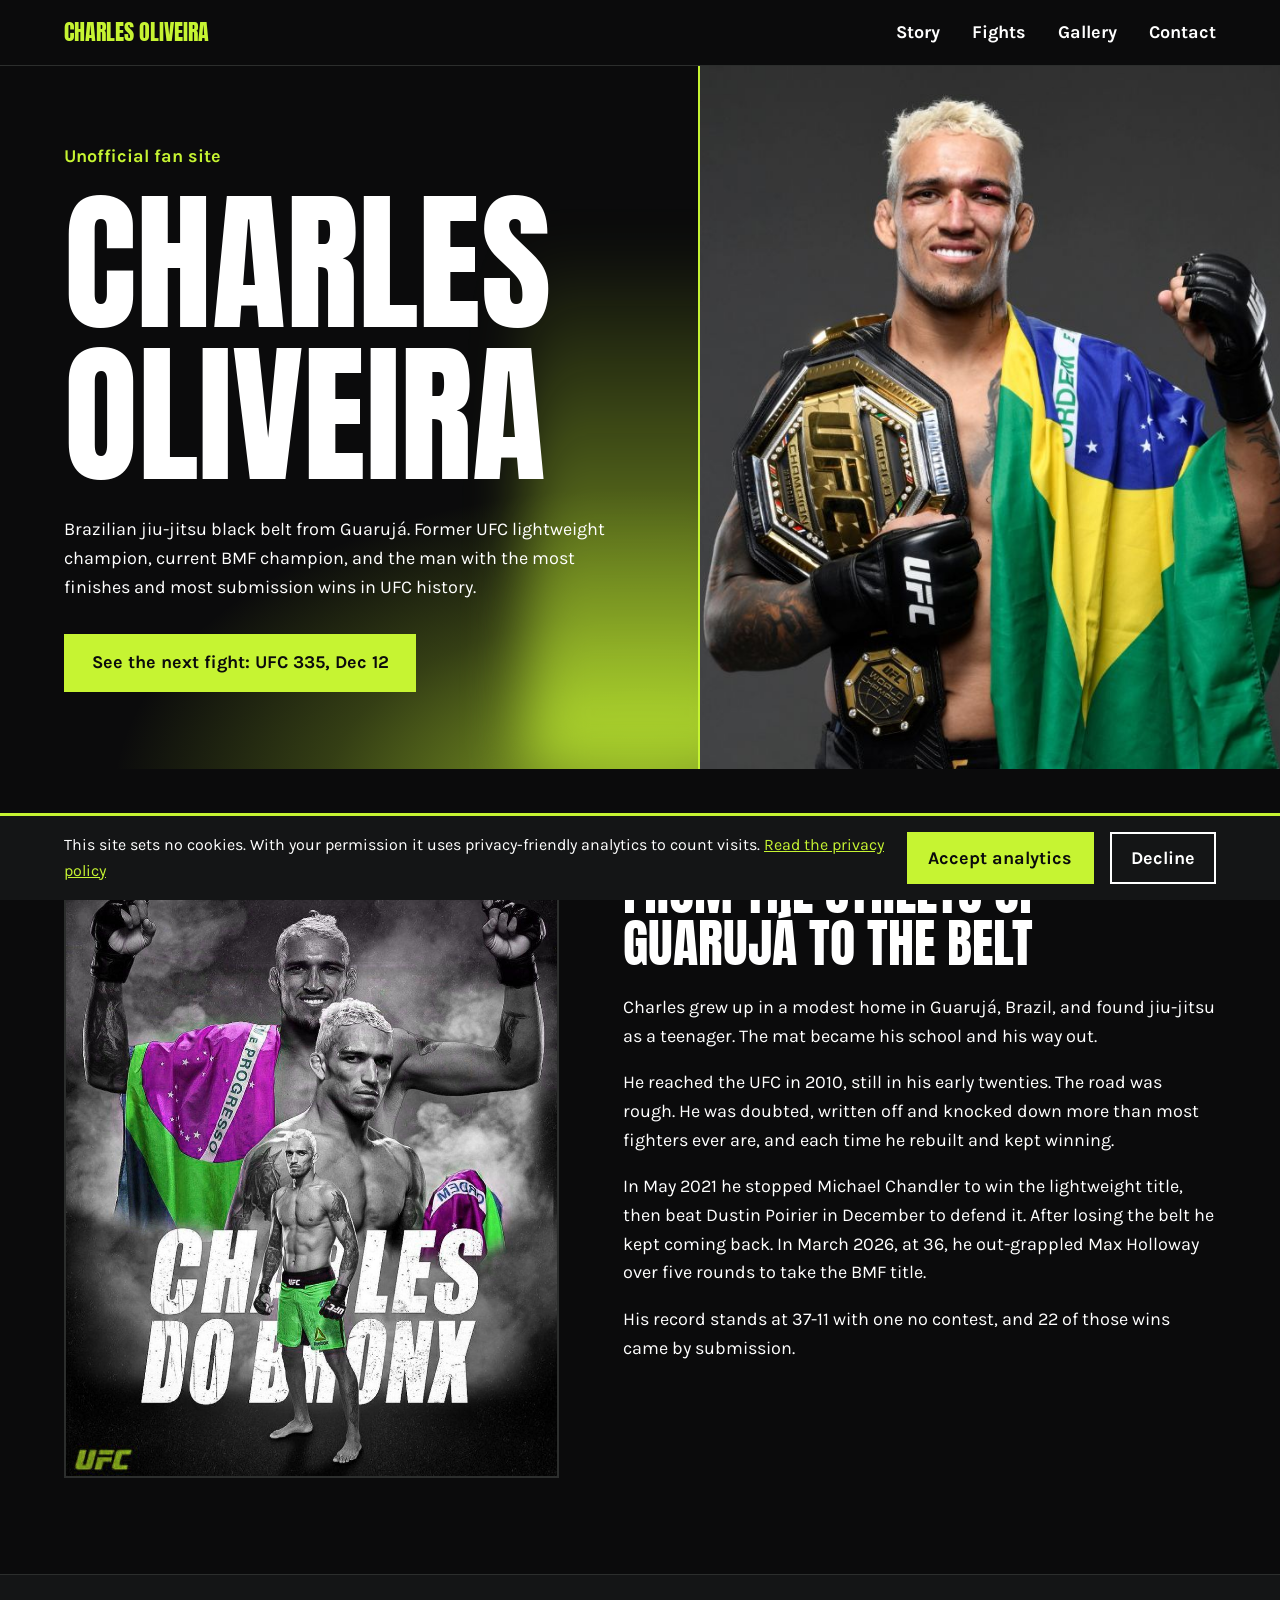
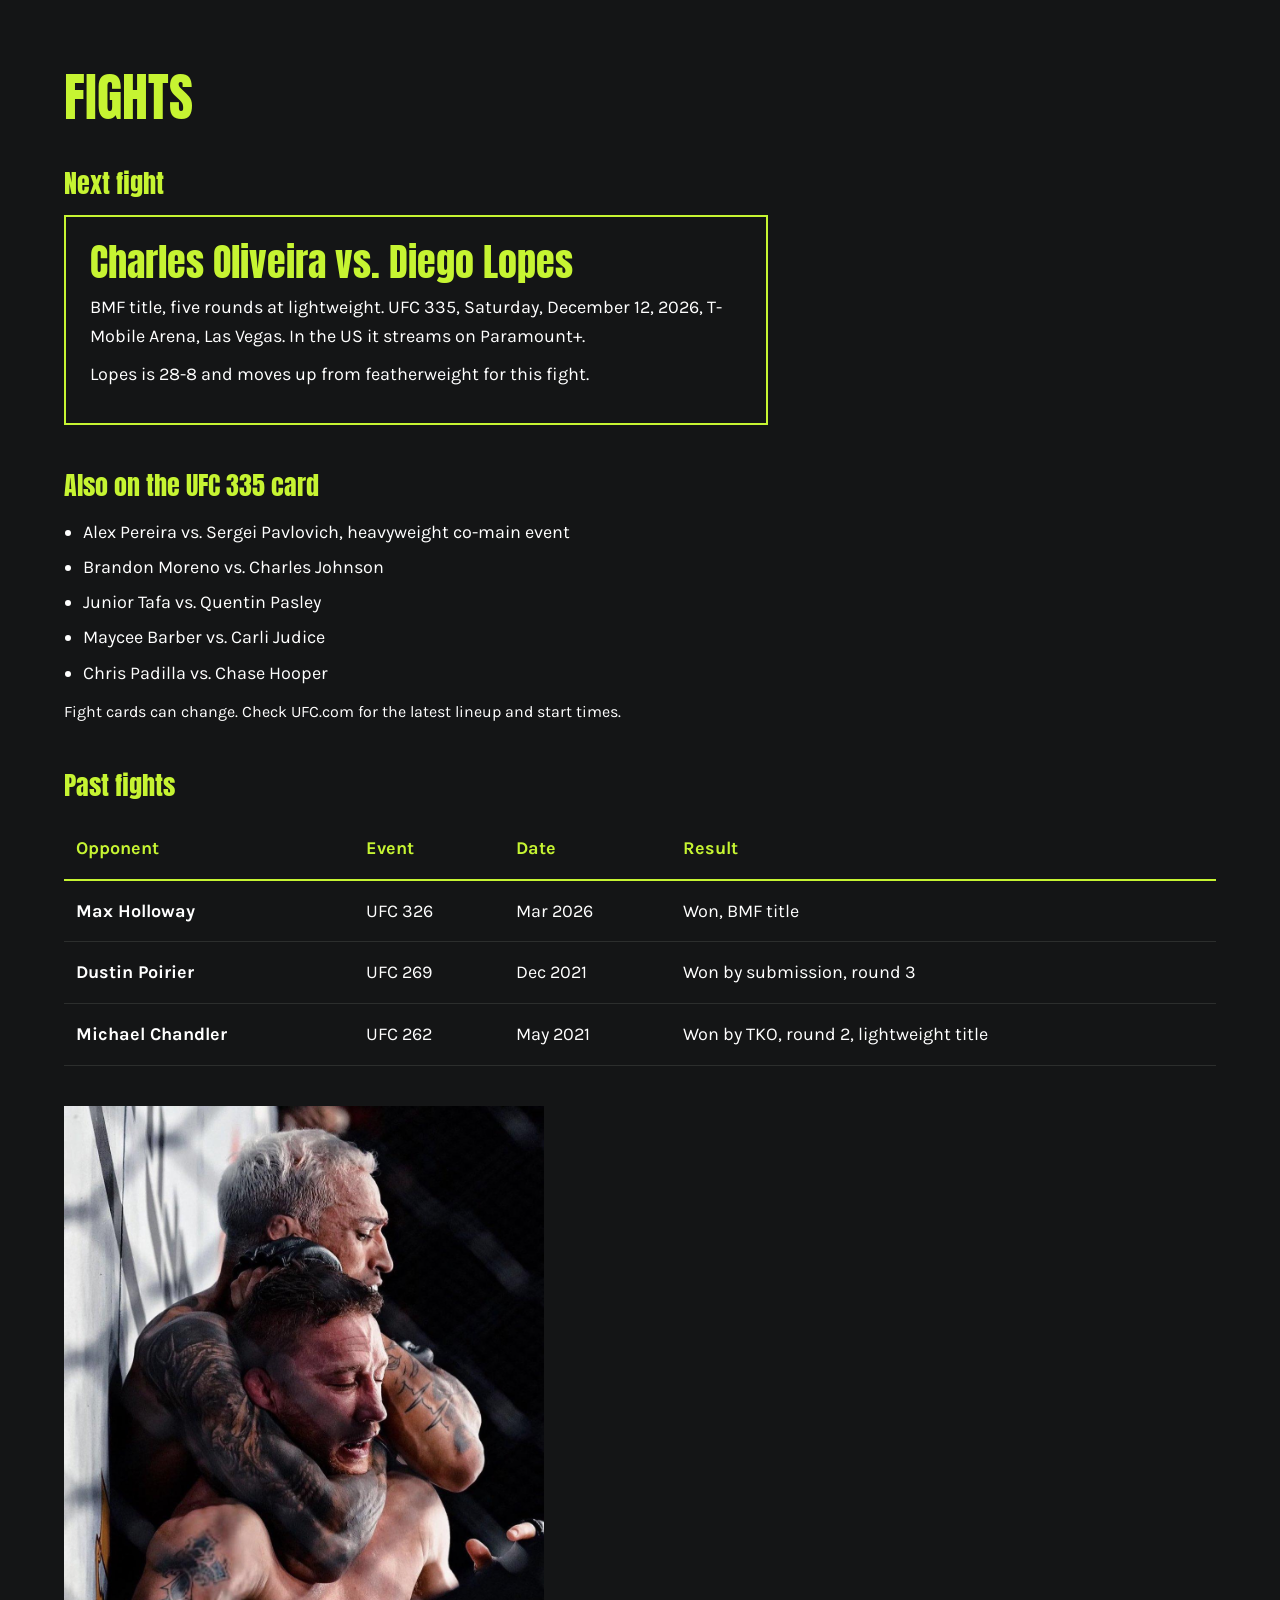
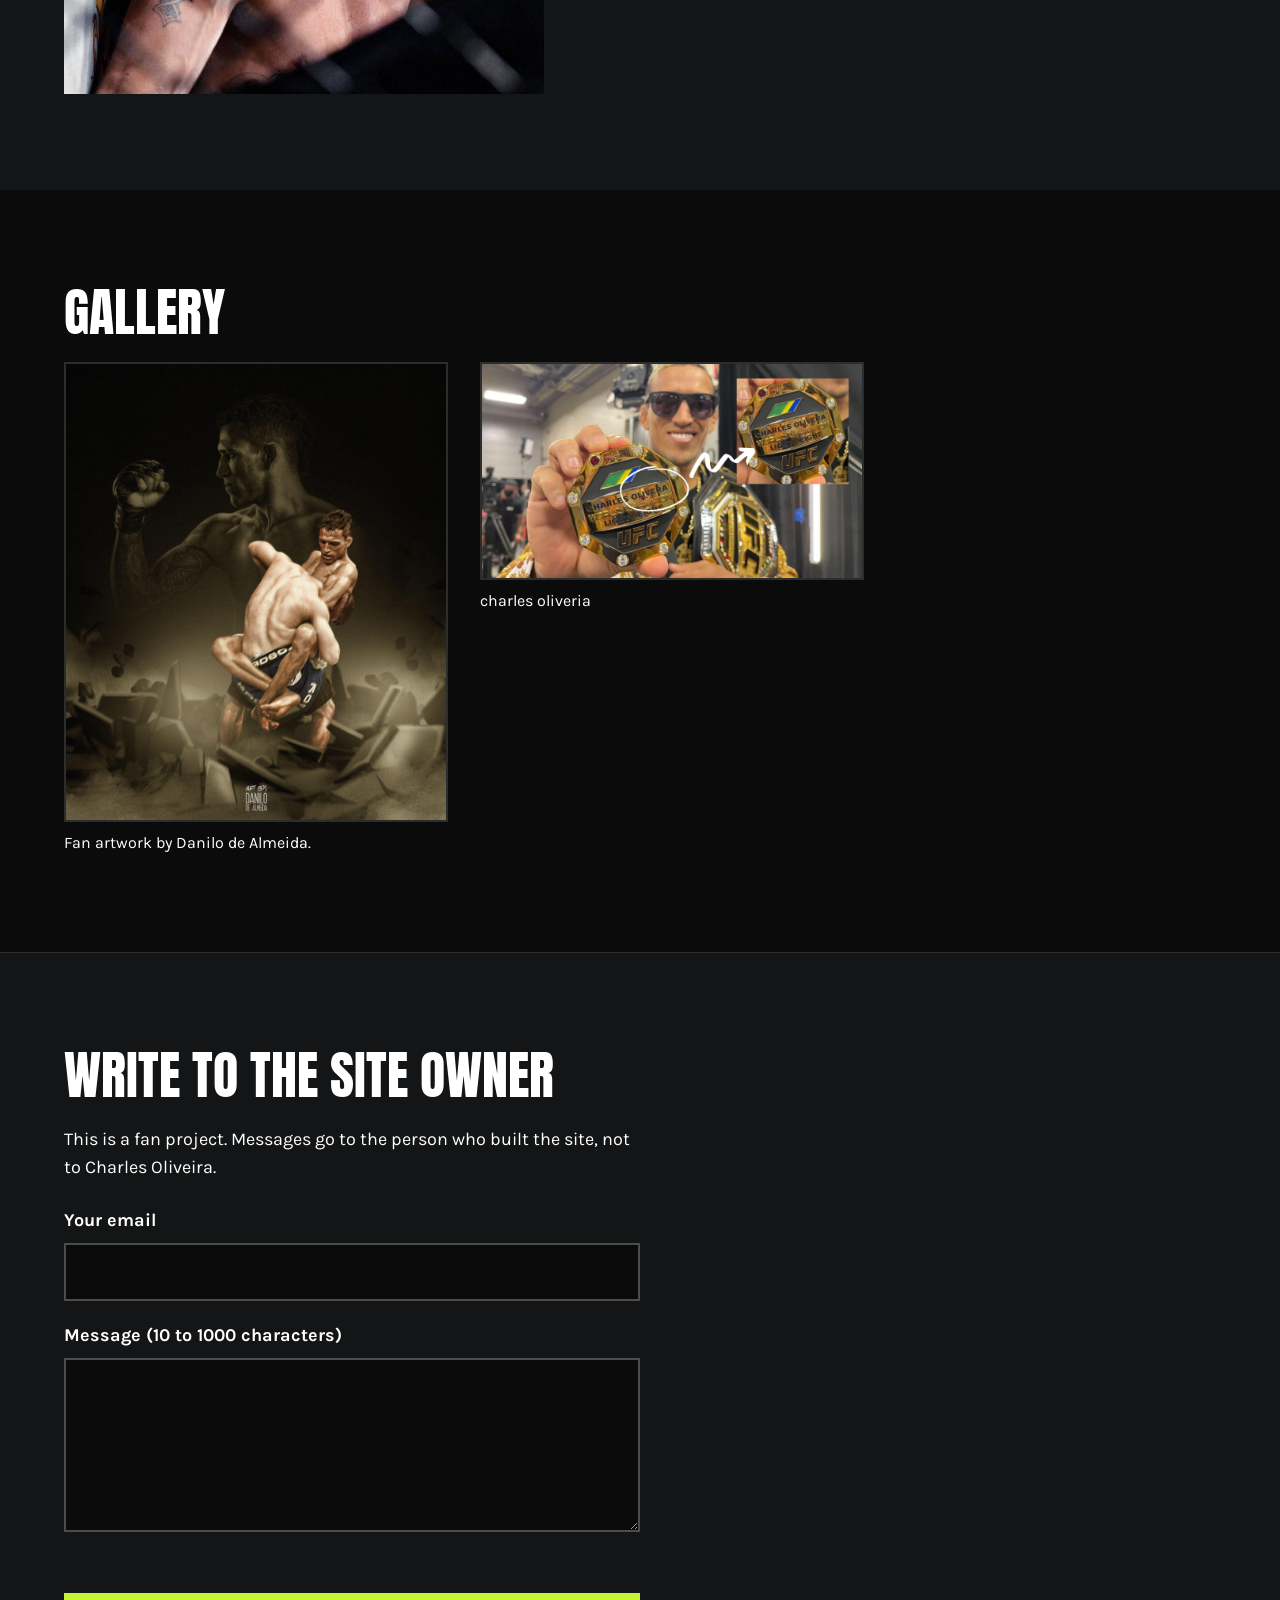
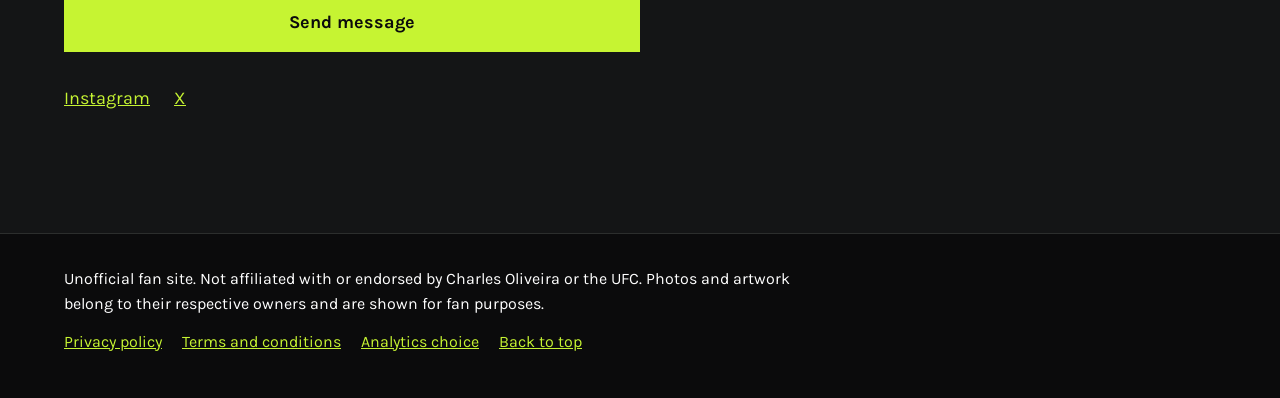
==== commit dfbb2fcd: "Add files via upload" ====
--- a/index.html
+++ b/index.html
@@ -104,7 +104,7 @@
       </figure>
       <figure>
         <img src="8639233.jpg" alt="Charles Oliveira landing a punch on an opponent against the cage" width="900" height="506" loading="lazy">
-        <figcaption>Photo: Getty Images.</figcaption>
+        <figcaption>charles oliveria</figcaption>
       </figure>
     </div>
   </section>
--- a/style.css
+++ b/style.css
@@ -55,7 +55,7 @@
 .fights figure{max-width:30rem}
 
 .gallery{padding:clamp(3rem,8vw,6rem) clamp(1rem,5vw,4rem)}
-.gallery-grid{display:grid;grid-template-columns:repeat(2,1fr);gap:clamp(1rem,3vw,2rem);align-items:start}
+.gallery-grid{display:grid;grid-template-columns:repeat(auto-fit,minmax(16rem,24rem));gap:clamp(1rem,3vw,2rem);align-items:start}
 .gallery figure img{width:100%;border:2px solid var(--line)}
 .gallery figcaption{margin-top:.5rem;font-size:1rem}
 
@@ -98,4 +98,5 @@
   thead{position:absolute;left:-9999px}
   tr{border-bottom:1px solid var(--line);padding:1rem 0}
   th,td{border:0;padding:.15rem 0}
-}+}
+
